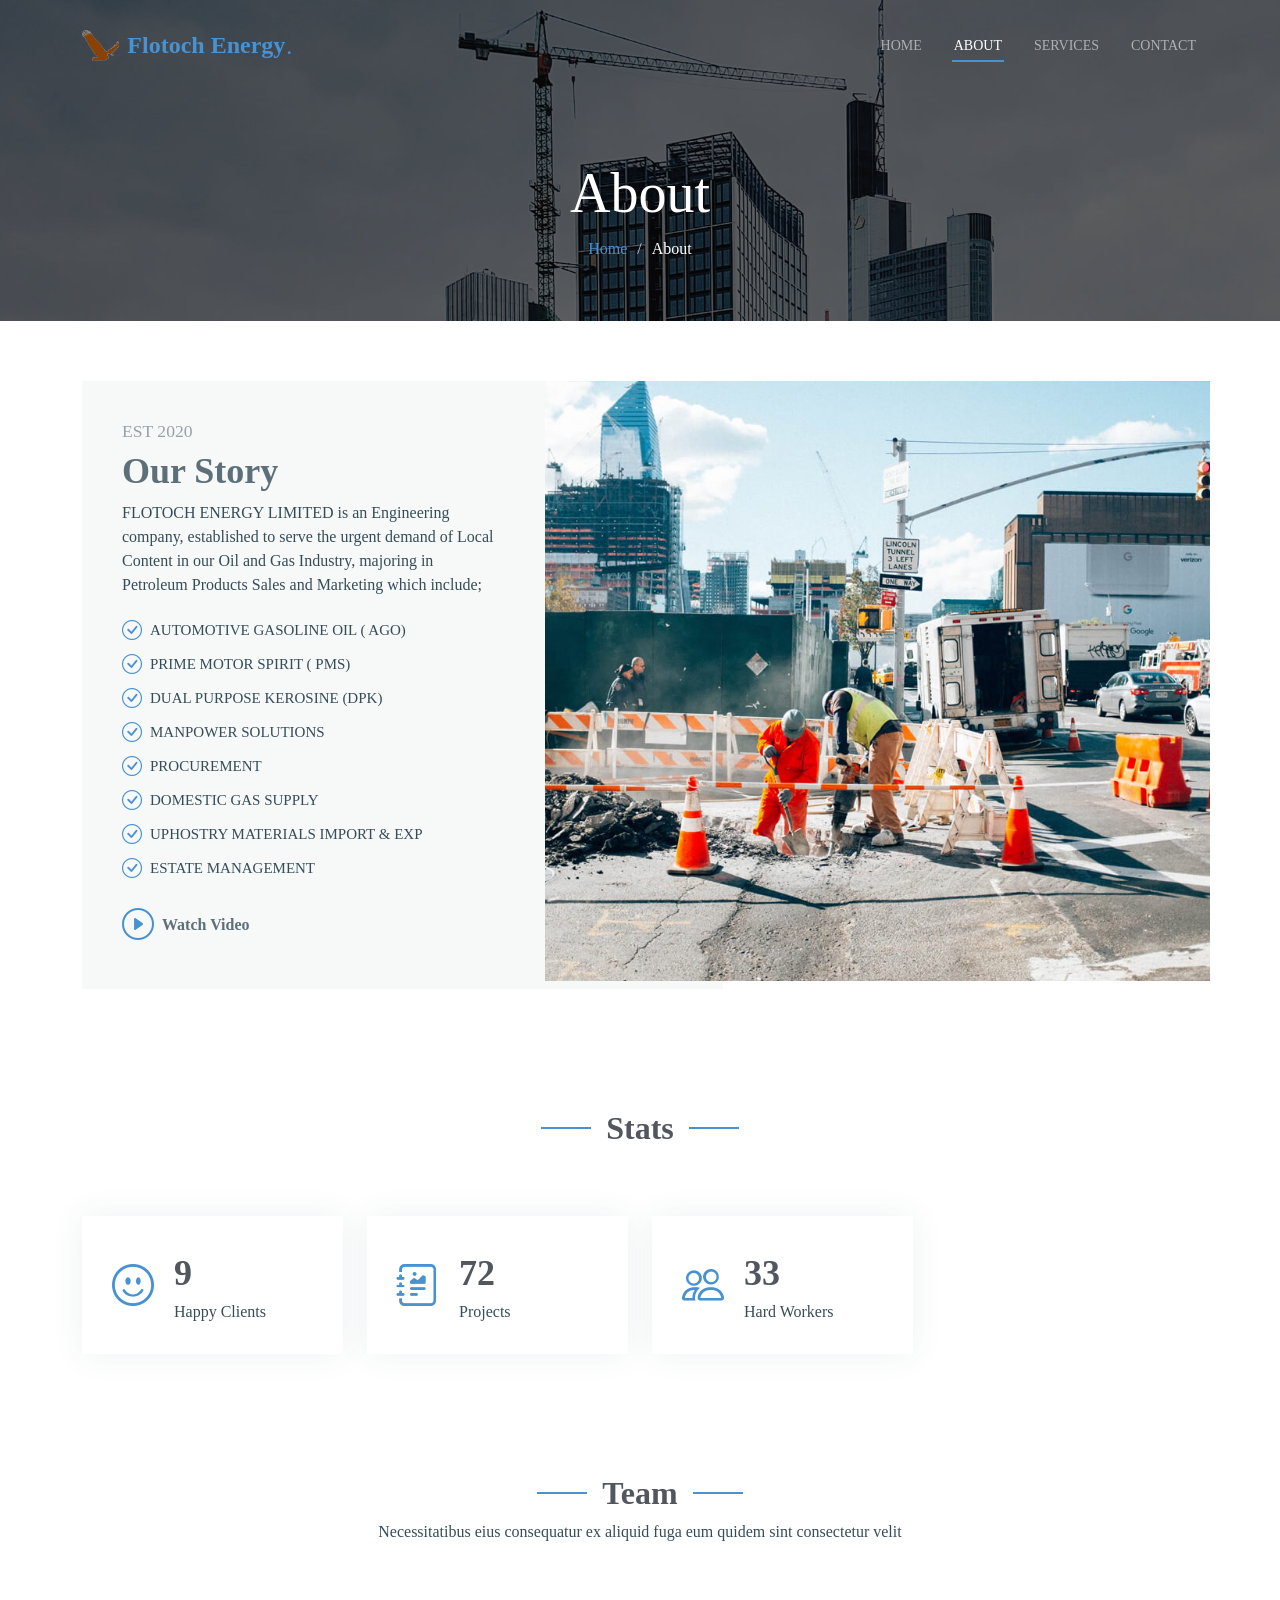
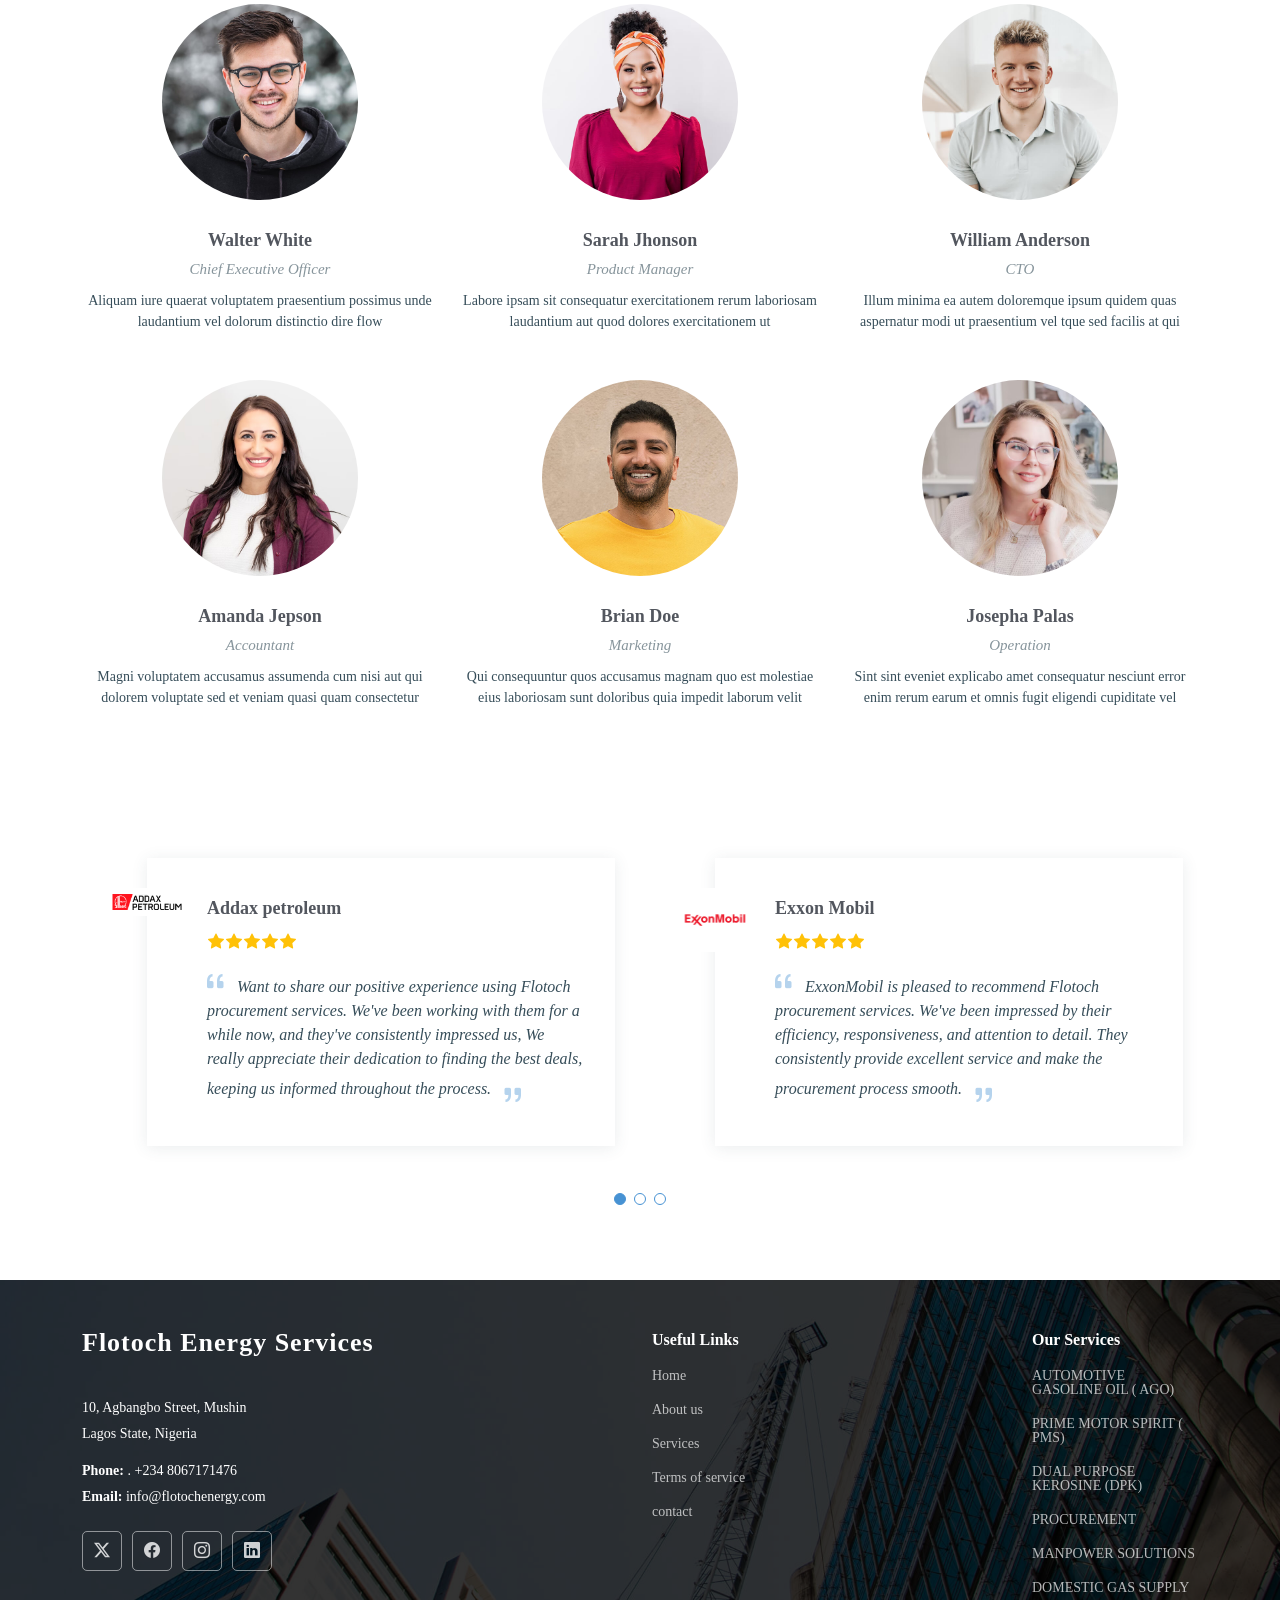
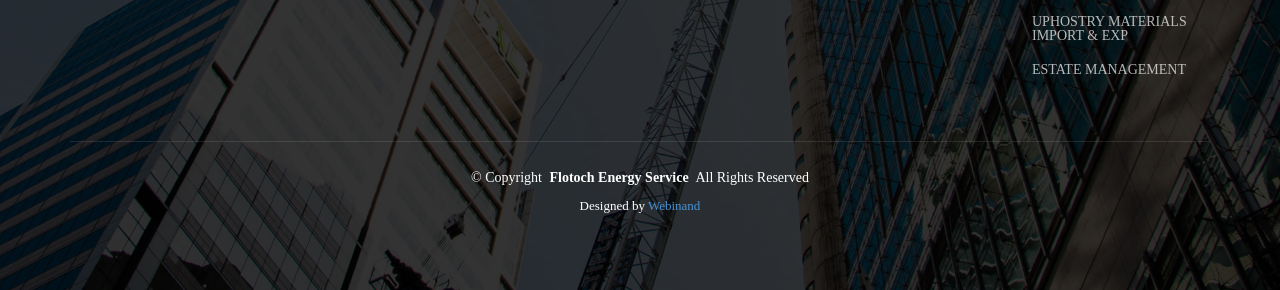
==== about.html @ fa271274 "Initial commit" ====
<!DOCTYPE html>
<html lang="en">
  <head>
    <meta charset="utf-8" />
    <meta content="width=device-width, initial-scale=1.0" name="viewport" />
    <title>FLOTOCH</title>
    <meta content="" name="description" />
    <meta content="" name="keywords" />

    <!-- Favicons -->
    <link href="assets/img/flotoch_logo-removebg-preview.png" rel="icon" />
    <link
      href="assets/img/flotoch_logo-removebg-preview.png"
      rel="apple-touch-icon"
    />

    <!-- Fonts -->
    <link href="https://fonts.googleapis.com" rel="preconnect" />
    <link href="https://fonts.gstatic.com" rel="preconnect" crossorigin />
    <link
      href="https://fonts.googleapis.com/css2?family=Roboto:ital,wght@0,100;0,300;0,400;0,500;0,700;0,900;1,100;1,300;1,400;1,500;1,700;1,900&family=Open+Sans:ital,wght@0,300;0,400;0,500;0,600;0,700;0,800;1,300;1,400;1,500;1,600;1,700;1,800&family=Poppins:ital,wght@0,100;0,200;0,300;0,400;0,500;0,600;0,700;0,800;0,900;1,100;1,200;1,300;1,400;1,500;1,600;1,700;1,800;1,900&display=swap"
      rel="stylesheet"
    />

    <!-- Vendor CSS Files -->
    <link
      href="assets/vendor/bootstrap/css/bootstrap.min.css"
      rel="stylesheet"
    />
    <link
      href="assets/vendor/bootstrap-icons/bootstrap-icons.css"
      rel="stylesheet"
    />
    <link href="assets/vendor/aos/aos.css" rel="stylesheet" />
    <link
      href="assets/vendor/fontawesome-free/css/all.min.css"
      rel="stylesheet"
    />
    <link
      href="assets/vendor/glightbox/css/glightbox.min.css"
      rel="stylesheet"
    />
    <link href="assets/vendor/swiper/swiper-bundle.min.css" rel="stylesheet" />

    <!-- Main CSS File -->
    <link href="assets/css/main.css" rel="stylesheet" />
  </head>

  <body class="index-page">
    <header id="header" class="header d-flex align-items-center fixed-top">
      <div
        class="container-fluid container-xl position-relative d-flex align-items-center justify-content-between"
      >
        <a href="index.html" class="logo d-flex align-items-center">
          <img src="assets/img/flotoch_logo-removebg-preview.png" alt="" />
          <h1 class="sitename">Flotoch Energy</h1>
          <span>.</span>
        </a>

        <nav id="navmenu" class="navmenu">
          <ul>
            <li><a href="index.html">Home</a></li>
            <li><a href="about.html" class="active">About</a></li>
            <li><a href="services.html">Services</a></li>
            <!-- <li><a href="projects.html">Projects</a></li> -->

            <li><a href="contact.html">Contact</a></li>
          </ul>
          <i class="mobile-nav-toggle d-xl-none bi bi-list"></i>
        </nav>
      </div>
    </header>

    <main class="main">
      <!-- Page Title -->
      <div
        class="page-title"
        style="background-image: url(assets/img/page-title-bg.jpg)"
      >
        <div class="container position-relative">
          <h1>About</h1>
          <nav class="breadcrumbs">
            <ol>
              <li><a href="index.html">Home</a></li>
              <li class="current">About</li>
            </ol>
          </nav>
        </div>
      </div>
      <!-- End Page Title -->

      <!-- About Section -->
      <section id="about" class="about section">
        <div class="container">
          <div class="row position-relative">
            <div
              class="col-lg-7 about-img"
              data-aos="zoom-out"
              data-aos-delay="200"
            >
              <img src="assets/img/about.jpg" />
            </div>

            <div class="col-lg-7" data-aos="fade-up" data-aos-delay="100">
              <div class="our-story">
                <h4>Est 2020</h4>
                <h3>Our Story</h3>
                <p>
                  FLOTOCH ENERGY LIMITED is an Engineering company, established
                  to serve the urgent demand of Local Content in our Oil and Gas
                  Industry, majoring in Petroleum Products Sales and Marketing
                  which include;
                </p>
                <ul>
                  <li>
                    <i class="bi bi-check-circle"></i>
                    <span>AUTOMOTIVE GASOLINE OIL ( AGO)</span>
                  </li>
                  <li>
                    <i class="bi bi-check-circle"></i>
                    <span>PRIME MOTOR SPIRIT ( PMS)</span>
                  </li>
                  <li>
                    <i class="bi bi-check-circle"></i>
                    <span>DUAL PURPOSE KEROSINE (DPK)</span>
                  </li>
                  <li>
                    <i class="bi bi-check-circle"></i>
                    <span>MANPOWER SOLUTIONS</span>
                  </li>
                  <li>
                    <i class="bi bi-check-circle"></i>
                    <span>PROCUREMENT</span>
                  </li>
                  <li>
                    <i class="bi bi-check-circle"></i>
                    <span>DOMESTIC GAS SUPPLY</span>
                  </li>
                  <li>
                    <i class="bi bi-check-circle"></i>
                    <span>UPHOSTRY MATERIALS IMPORT & EXP</span>
                  </li>
                  <li>
                    <i class="bi bi-check-circle"></i>
                    <span>ESTATE MANAGEMENT </span>
                  </li>
                </ul>

                <div
                  class="watch-video d-flex align-items-center position-relative"
                >
                  <i class="bi bi-play-circle"></i>
                  <a href="" class="glightbox stretched-link">Watch Video</a>
                </div>
              </div>
            </div>
          </div>
        </div>
      </section>
      <!-- /About Section -->

      <!-- Stats Counter Section -->
      <section id="stats-counter" class="stats-counter section">
        <!-- Section Title -->
        <div class="container section-title" data-aos="fade-up">
          <h2>Stats</h2>
        </div>
        <!-- End Section Title -->

        <div class="container" data-aos="fade-up" data-aos-delay="100">
          <div class="row gy-4">
            <div class="col-lg-3 col-md-6">
              <div class="stats-item d-flex align-items-center w-100 h-100">
                <i class="bi bi-emoji-smile color-blue flex-shrink-0"></i>
                <div>
                  <span
                    data-purecounter-start="0"
                    data-purecounter-end="13"
                    data-purecounter-duration="1"
                    class="purecounter"
                  ></span>
                  <p>Happy Clients</p>
                </div>
              </div>
            </div>
            <!-- End Stats Item -->

            <div class="col-lg-3 col-md-6">
              <div class="stats-item d-flex align-items-center w-100 h-100">
                <i
                  class="bi bi-journal-richtext color-orange flex-shrink-0"
                ></i>
                <div>
                  <span
                    data-purecounter-start="0"
                    data-purecounter-end="98"
                    data-purecounter-duration="1"
                    class="purecounter"
                  ></span>
                  <p>Projects</p>
                </div>
              </div>
            </div>
            <!-- End Stats Item -->

            <!-- End Stats Item -->

            <div class="col-lg-3 col-md-6">
              <div class="stats-item d-flex align-items-center w-100 h-100">
                <i class="bi bi-people color-pink flex-shrink-0"></i>
                <div>
                  <span
                    data-purecounter-start="0"
                    data-purecounter-end="45"
                    data-purecounter-duration="1"
                    class="purecounter"
                  ></span>
                  <p>Hard Workers</p>
                </div>
              </div>
            </div>
            <!-- End Stats Item -->
          </div>
        </div>
      </section>
      <!-- /Stats Counter Section -->

      <!-- Team Section -->
      <section id="team" class="team section">
        <!-- Section Title -->
        <div class="container section-title" data-aos="fade-up">
          <h2>Team</h2>
          <p>
            Necessitatibus eius consequatur ex aliquid fuga eum quidem sint
            consectetur velit
          </p>
        </div>
        <!-- End Section Title -->

        <div class="container">
          <div class="row gy-5">
            <div
              class="col-lg-4 col-md-6 member"
              data-aos="fade-up"
              data-aos-delay="100"
            >
              <div class="member-img">
                <img
                  src="assets/img/team/team-1.jpg"
                  class="img-fluid"
                  alt=""
                />
                <div class="social">
                  <a href="#"><i class="bi bi-twitter-x"></i></a>
                  <a href="#"><i class="bi bi-facebook"></i></a>
                  <a href="#"><i class="bi bi-instagram"></i></a>
                  <a href="#"><i class="bi bi-linkedin"></i></a>
                </div>
              </div>
              <div class="member-info text-center">
                <h4>Walter White</h4>
                <span>Chief Executive Officer</span>
                <p>
                  Aliquam iure quaerat voluptatem praesentium possimus unde
                  laudantium vel dolorum distinctio dire flow
                </p>
              </div>
            </div>
            <!-- End Team Member -->

            <div
              class="col-lg-4 col-md-6 member"
              data-aos="fade-up"
              data-aos-delay="200"
            >
              <div class="member-img">
                <img
                  src="assets/img/team/team-2.jpg"
                  class="img-fluid"
                  alt=""
                />
                <div class="social">
                  <a href="#"><i class="bi bi-twitter-x"></i></a>
                  <a href="#"><i class="bi bi-facebook"></i></a>
                  <a href="#"><i class="bi bi-instagram"></i></a>
                  <a href="#"><i class="bi bi-linkedin"></i></a>
                </div>
              </div>
              <div class="member-info text-center">
                <h4>Sarah Jhonson</h4>
                <span>Product Manager</span>
                <p>
                  Labore ipsam sit consequatur exercitationem rerum laboriosam
                  laudantium aut quod dolores exercitationem ut
                </p>
              </div>
            </div>
            <!-- End Team Member -->

            <div
              class="col-lg-4 col-md-6 member"
              data-aos="fade-up"
              data-aos-delay="300"
            >
              <div class="member-img">
                <img
                  src="assets/img/team/team-3.jpg"
                  class="img-fluid"
                  alt=""
                />
                <div class="social">
                  <a href="#"><i class="bi bi-twitter-x"></i></a>
                  <a href="#"><i class="bi bi-facebook"></i></a>
                  <a href="#"><i class="bi bi-instagram"></i></a>
                  <a href="#"><i class="bi bi-linkedin"></i></a>
                </div>
              </div>
              <div class="member-info text-center">
                <h4>William Anderson</h4>
                <span>CTO</span>
                <p>
                  Illum minima ea autem doloremque ipsum quidem quas aspernatur
                  modi ut praesentium vel tque sed facilis at qui
                </p>
              </div>
            </div>
            <!-- End Team Member -->

            <div
              class="col-lg-4 col-md-6 member"
              data-aos="fade-up"
              data-aos-delay="400"
            >
              <div class="member-img">
                <img
                  src="assets/img/team/team-4.jpg"
                  class="img-fluid"
                  alt=""
                />
                <div class="social">
                  <a href="#"><i class="bi bi-twitter-x"></i></a>
                  <a href="#"><i class="bi bi-facebook"></i></a>
                  <a href="#"><i class="bi bi-instagram"></i></a>
                  <a href="#"><i class="bi bi-linkedin"></i></a>
                </div>
              </div>
              <div class="member-info text-center">
                <h4>Amanda Jepson</h4>
                <span>Accountant</span>
                <p>
                  Magni voluptatem accusamus assumenda cum nisi aut qui dolorem
                  voluptate sed et veniam quasi quam consectetur
                </p>
              </div>
            </div>
            <!-- End Team Member -->

            <div
              class="col-lg-4 col-md-6 member"
              data-aos="fade-up"
              data-aos-delay="500"
            >
              <div class="member-img">
                <img
                  src="assets/img/team/team-5.jpg"
                  class="img-fluid"
                  alt=""
                />
                <div class="social">
                  <a href="#"><i class="bi bi-twitter-x"></i></a>
                  <a href="#"><i class="bi bi-facebook"></i></a>
                  <a href="#"><i class="bi bi-instagram"></i></a>
                  <a href="#"><i class="bi bi-linkedin"></i></a>
                </div>
              </div>
              <div class="member-info text-center">
                <h4>Brian Doe</h4>
                <span>Marketing</span>
                <p>
                  Qui consequuntur quos accusamus magnam quo est molestiae eius
                  laboriosam sunt doloribus quia impedit laborum velit
                </p>
              </div>
            </div>
            <!-- End Team Member -->

            <div
              class="col-lg-4 col-md-6 member"
              data-aos="fade-up"
              data-aos-delay="600"
            >
              <div class="member-img">
                <img
                  src="assets/img/team/team-6.jpg"
                  class="img-fluid"
                  alt=""
                />
                <div class="social">
                  <a href="#"><i class="bi bi-twitter-x"></i></a>
                  <a href="#"><i class="bi bi-facebook"></i></a>
                  <a href="#"><i class="bi bi-instagram"></i></a>
                  <a href="#"><i class="bi bi-linkedin"></i></a>
                </div>
              </div>
              <div class="member-info text-center">
                <h4>Josepha Palas</h4>
                <span>Operation</span>
                <p>
                  Sint sint eveniet explicabo amet consequatur nesciunt error
                  enim rerum earum et omnis fugit eligendi cupiditate vel
                </p>
              </div>
            </div>
            <!-- End Team Member -->
          </div>
        </div>
      </section>
      <!-- /Team Section -->

      <!-- Testimonials Section -->
      <section id="testimonials" class="testimonials section">
        <div class="container" data-aos="fade-up" data-aos-delay="100">
          <div class="swiper init-swiper">
            <script type="application/json" class="swiper-config">
              {
                "loop": true,
                "speed": 600,
                "autoplay": {
                  "delay": 5000
                },
                "slidesPerView": "auto",
                "pagination": {
                  "el": ".swiper-pagination",
                  "type": "bullets",
                  "clickable": true
                },
                "breakpoints": {
                  "320": {
                    "slidesPerView": 1,
                    "spaceBetween": 40
                  },
                  "1200": {
                    "slidesPerView": 2,
                    "spaceBetween": 20
                  }
                }
              }
            </script>
            <div class="swiper-wrapper">
              <div class="swiper-slide">
                <div class="testimonial-wrap">
                  <div class="testimonial-item">
                    <img
                      src="assets/img/logo-addaxpetroleum.png"
                      class="testimonial-img"
                      alt=""
                    />
                    <h3>Addax petroleum</h3>

                    <div class="stars">
                      <i class="bi bi-star-fill"></i
                      ><i class="bi bi-star-fill"></i
                      ><i class="bi bi-star-fill"></i
                      ><i class="bi bi-star-fill"></i
                      ><i class="bi bi-star-fill"></i>
                    </div>
                    <p>
                      <i class="bi bi-quote quote-icon-left"></i>
                      <span
                        >Want to share our positive experience using Flotoch
                        procurement services. We've been working with them for a
                        while now, and they've consistently impressed us, We
                        really appreciate their dedication to finding the best
                        deals, keeping us informed throughout the process.</span
                      >
                      <i class="bi bi-quote quote-icon-right"></i>
                    </p>
                  </div>
                </div>
              </div>
              <!-- End testimonial item -->

              <div class="swiper-slide">
                <div class="testimonial-wrap">
                  <div class="testimonial-item">
                    <img
                      src="assets/img/Exxon-Mobil-Logo.jpg"
                      class="testimonial-img"
                      alt=""
                    />
                    <h3>Exxon Mobil</h3>
                    <h4></h4>
                    <div class="stars">
                      <i class="bi bi-star-fill"></i
                      ><i class="bi bi-star-fill"></i
                      ><i class="bi bi-star-fill"></i
                      ><i class="bi bi-star-fill"></i
                      ><i class="bi bi-star-fill"></i>
                    </div>
                    <p>
                      <i class="bi bi-quote quote-icon-left"></i>
                      <span>
                        ExxonMobil is pleased to recommend Flotoch procurement
                        services. We've been impressed by their efficiency,
                        responsiveness, and attention to detail. They
                        consistently provide excellent service and make the
                        procurement process smooth.</span
                      >
                      <i class="bi bi-quote quote-icon-right"></i>
                    </p>
                  </div>
                </div>
              </div>
              <!-- End testimonial item -->

              <div class="swiper-slide">
                <div class="testimonial-wrap">
                  <div class="testimonial-item">
                    <img
                      src="assets/img/totalenergy.jpg"
                      class="testimonial-img"
                      alt=""
                    />
                    <h3>Total</h3>

                    <div class="stars">
                      <i class="bi bi-star-fill"></i
                      ><i class="bi bi-star-fill"></i
                      ><i class="bi bi-star-fill"></i
                      ><i class="bi bi-star-fill"></i
                      ><i class="bi bi-star-fill"></i>
                    </div>
                    <p>
                      <i class="bi bi-quote quote-icon-left"></i>
                      <span
                        >Total is impressed with Flotoch maintenance services.
                        They found flotoch to be professional, responsive, and
                        delivering high-quality work. Overall, Total highly
                        recommends flotoch for maintenance services.</span
                      >
                      <i class="bi bi-quote quote-icon-right"></i>
                    </p>
                  </div>
                </div>
              </div>
              <!-- End testimonial item -->
            </div>
            <div class="swiper-pagination"></div>
          </div>
        </div>
      </section>
      <!-- /Testimonials Section -->
    </main>

    <footer id="footer" class="footer">
      <div class="container footer-top">
        <div class="row d-flex justify-content-between gy-4">
          <div class="col-lg-4 col-md-6 footer-about">
            <a href="index.html" class="logo d-flex align-items-center">
              <span class="sitename">Flotoch Energy Services</span>
            </a>
            <div class="footer-contact pt-3">
              <p>10, Agbangbo Street, Mushin</p>
              <p>Lagos State, Nigeria</p>
              <p class="mt-3">
                <strong>Phone:</strong> <span>. +234 8067171476</span>
              </p>
              <p><strong>Email:</strong> <span>info@flotochenergy.com</span></p>
            </div>
            <div class="social-links d-flex mt-4">
              <a href=""><i class="bi bi-twitter-x"></i></a>
              <a href=""><i class="bi bi-facebook"></i></a>
              <a href=""><i class="bi bi-instagram"></i></a>
              <a href=""><i class="bi bi-linkedin"></i></a>
            </div>
          </div>

          <div class="col-lg-2 col-md-3 footer-links">
            <h4>Useful Links</h4>
            <ul>
              <li><a href="#">Home</a></li>
              <li><a href="/about.html">About us</a></li>
              <li><a href="/services.html">Services</a></li>
              <li><a href="#">Terms of service</a></li>
              <li><a href="/contact.html">contact</a></li>
            </ul>
          </div>

          <div class="col-lg-2 col-md-3 footer-links">
            <h4>Our Services</h4>
            <ul>
              <li><a href="#">AUTOMOTIVE GASOLINE OIL ( AGO)</a></li>
              <li><a href="#">PRIME MOTOR SPIRIT ( PMS)</a></li>
              <li><a href="#">DUAL PURPOSE KEROSINE (DPK)</a></li>
              <li><a href="#">PROCUREMENT</a></li>
              <li><a href="#">MANPOWER SOLUTIONS</a></li>
              <li><a href="#">DOMESTIC GAS SUPPLY</a></li>
              <li><a href="#">UPHOSTRY MATERIALS IMPORT & EXP</a></li>
              <li><a href="#">ESTATE MANAGEMENT</a></li>
            </ul>
          </div>
        </div>
      </div>

      <div class="container copyright text-center mt-4">
        <p>
          © <span>Copyright</span>
          <strong class="px-1 sitename">Flotoch Energy Service</strong>
          <span>All Rights Reserved</span>
        </p>
        <div class="credits">
          <!-- All the links in the footer should remain intact. -->
          <!-- You can delete the links only if you've purchased the pro version. -->
          <!-- Licensing information: https://bootstrapmade.com/license/ -->
          <!-- Purchase the pro version with working PHP/AJAX contact form: [buy-url] -->
          Designed by <a href="https://ferdinandogar.netlify.app">Webinand</a>
        </div>
      </div>
    </footer>

    <!-- Scroll Top -->
    <a
      href="#"
      id="scroll-top"
      class="scroll-top d-flex align-items-center justify-content-center"
      ><i class="bi bi-arrow-up-short"></i
    ></a>

    <!-- Preloader -->
    <div id="preloader"></div>

    <!-- Vendor JS Files -->
    <script src="assets/vendor/bootstrap/js/bootstrap.bundle.min.js"></script>
    <!-- <script src="assets/vendor/php-email-form/validate.js"></script> -->
    <script src="assets/vendor/aos/aos.js"></script>
    <script src="assets/vendor/glightbox/js/glightbox.min.js"></script>
    <script src="assets/vendor/imagesloaded/imagesloaded.pkgd.min.js"></script>
    <script src="assets/vendor/isotope-layout/isotope.pkgd.min.js"></script>
    <script src="assets/vendor/swiper/swiper-bundle.min.js"></script>
    <script src="assets/vendor/purecounter/purecounter_vanilla.js"></script>

    <!-- Main JS File -->
    <script src="assets/js/main.js"></script>
  </body>
</html>
---- assets/css/main.css ----
/**

:root {
  --default-font: "Open Sans",  system-ui, -apple-system, "Segoe UI", Roboto, "Helvetica Neue", Arial, "Noto Sans", "Liberation Sans", sans-serif, "Apple Color Emoji", "Segoe UI Emoji", "Segoe UI Symbol", "Noto Color Emoji";
  --heading-font: "Roboto",  sans-serif;
  --nav-font: "Poppins",  sans-serif;
}

/* Global Colors - The following color variables are used throughout the website. Updating them here will change the color scheme of the entire website */
:root {
  --background-color: #ffffff; /* Background color for the entire website, including individual sections */
  --default-color: #364d59; /* Default color used for the majority of the text content across the entire website */
  --heading-color: #52565e; /* Color for headings, subheadings and title throughout the website */
  --accent-color: #4792d3; /* Accent color that represents your brand on the website. It's used for buttons, links, and other elements that need to stand out */
  --contrast-color: #ffffff; /* The contrast color is used for elements when the background color is one of the heading, accent, or default colors. Its purpose is to ensure proper contrast and readability when placed over these more dominant colors */
}

/* Nav Menu Colors - The following color variables are used specifically for the navigation menu. They are separate from the global colors to allow for more customization options */
:root {
  --nav-color: rgba(
    255,
    255,
    255,
    0.55
  ); /* The default color of the main navmenu links */
  --nav-hover-color: #ffffff; /* Applied to main navmenu links when they are hovered over or active */
  --nav-dropdown-background-color: #ffffff; /* Used as the background color for dropdown items that appear when hovering over primary navigation items */
  --nav-dropdown-color: #212529; /* Used for navigation links of the dropdown items in the navigation menu. */
  --nav-dropdown-hover-color: #4792d3; /* Similar to --nav-hover-color, this color is applied to dropdown navigation links when they are hovered over. */
}

/* Smooth scroll */
:root {
  scroll-behavior: smooth;
}

/*--------------------------------------------------------------
# General
--------------------------------------------------------------*/
body {
  color: var(--default-color);
  background-color: var(--background-color);
  font-family: var(--default-font);
}

a {
  color: var(--accent-color);
  text-decoration: none;
  transition: 0.3s;
}

a:hover {
  color: color-mix(in srgb, var(--accent-color), transparent 25%);
  text-decoration: none;
}

h1,
h2,
h3,
h4,
h5,
h6 {
  color: var(--heading-color);
  font-family: var(--heading-font);
}

/*--------------------------------------------------------------
# Global Header
--------------------------------------------------------------*/
.header {
  --background-color: rgba(255, 255, 255, 0);
  --default-color: #ffffff;
  --heading-color: #ffffff;
  color: var(--default-color);
  background-color: var(--background-color);
  padding: 20px 0;
  transition: all 0.5s;
  z-index: 997;
}

.header .logo img {
  max-height: 32px;
  margin-right: 8px;
}

.header .logo h1 {
  font-size: 24px;
  margin: 0;
  font-weight: 700;
  color: var(--accent-color);
}

.header .logo span {
  font-size: 24px;
  padding-left: 1px;
  font-family: var(--heading-font);
  color: var(--color-primary);
}

.scrolled .header {
  box-shadow: 0px 0 18px rgba(0, 0, 0, 0.1);
}

/* Global Header on Scroll
------------------------------*/
.scrolled .header {
  --background-color: rgba(255, 255, 255, 0.95);
  --heading-color: #3c3c3c;
  --nav-color: #3c3c3c;
  --nav-hover-color: #3c3c3c;
}

/*--------------------------------------------------------------
# Navigation Menu
--------------------------------------------------------------*/
/* Desktop Navigation */
@media (min-width: 1200px) {
  .navmenu {
    padding: 0;
  }

  .navmenu ul {
    margin: 0;
    padding: 0;
    display: flex;
    list-style: none;
    align-items: center;
  }

  .navmenu li {
    position: relative;
  }

  .navmenu > ul > li {
    white-space: nowrap;
    padding: 15px 14px;
  }

  .navmenu > ul > li:last-child {
    padding-right: 0;
  }

  .navmenu a,
  .navmenu a:focus {
    color: var(--nav-color);
    font-size: 14px;
    padding: 0 2px;
    font-family: var(--nav-font);
    font-weight: 500;
    display: flex;
    align-items: center;
    justify-content: space-between;
    white-space: nowrap;
    transition: 0.3s;
    position: relative;
    text-transform: uppercase;
  }

  .navmenu a i,
  .navmenu a:focus i {
    font-size: 12px;
    line-height: 0;
    margin-left: 5px;
    transition: 0.3s;
  }

  .navmenu > ul > li > a:before {
    content: "";
    position: absolute;
    height: 2px;
    bottom: -6px;
    left: 0;
    background-color: var(--accent-color);
    visibility: hidden;
    width: 0px;
    transition: all 0.3s ease-in-out 0s;
  }

  .navmenu a:hover:before,
  .navmenu li:hover > a:before,
  .navmenu .active:before {
    visibility: visible;
    width: 100%;
  }

  .navmenu li:hover > a,
  .navmenu .active,
  .navmenu .active:focus {
    color: var(--nav-hover-color);
  }

  .navmenu .dropdown ul {
    margin: 0;
    padding: 10px 0;
    background: var(--nav-dropdown-background-color);
    display: block;
    position: absolute;
    visibility: hidden;
    left: 14px;
    top: 130%;
    opacity: 0;
    transition: 0.3s;
    border-radius: 4px;
    z-index: 99;
    box-shadow: 0px 0px 30px rgba(0, 0, 0, 0.1);
  }

  .navmenu .dropdown ul li {
    min-width: 200px;
  }

  .navmenu .dropdown ul a {
    padding: 10px 20px;
    font-size: 15px;
    text-transform: none;
    font-weight: 400;
    color: var(--nav-dropdown-color);
  }

  .navmenu .dropdown ul a i {
    font-size: 12px;
  }

  .navmenu .dropdown ul a:hover,
  .navmenu .dropdown ul .active:hover,
  .navmenu .dropdown ul li:hover > a {
    color: var(--nav-dropdown-hover-color);
  }

  .navmenu .dropdown:hover > ul {
    opacity: 1;
    top: 100%;
    visibility: visible;
  }

  .navmenu .dropdown .dropdown ul {
    top: 0;
    left: -90%;
    visibility: hidden;
  }

  .navmenu .dropdown .dropdown:hover > ul {
    opacity: 1;
    top: 0;
    left: -100%;
    visibility: visible;
  }
}

/* Mobile Navigation */
@media (max-width: 1199px) {
  .mobile-nav-toggle {
    color: var(--nav-color);
    font-size: 28px;
    line-height: 0;
    margin-right: 10px;
    cursor: pointer;
    transition: color 0.3s;
  }

  .navmenu {
    padding: 0;
    z-index: 9997;
  }

  .navmenu ul {
    display: none;
    position: absolute;
    inset: 60px 20px 20px 20px;
    padding: 10px 0;
    margin: 0;
    border-radius: 6px;
    background-color: var(--nav-dropdown-background-color);
    border: 1px solid color-mix(in srgb, var(--default-color), transparent 90%);
    box-shadow: none;
    overflow-y: auto;
    transition: 0.3s;
    z-index: 9998;
  }

  .navmenu a,
  .navmenu a:focus {
    color: var(--nav-dropdown-color);
    padding: 10px 20px;
    font-family: var(--nav-font);
    font-size: 17px;
    font-weight: 500;
    display: flex;
    align-items: center;
    justify-content: space-between;
    white-space: nowrap;
    transition: 0.3s;
  }

  .navmenu a i,
  .navmenu a:focus i {
    font-size: 12px;
    line-height: 0;
    margin-left: 5px;
    width: 30px;
    height: 30px;
    display: flex;
    align-items: center;
    justify-content: center;
    border-radius: 50%;
    transition: 0.3s;
    background-color: color-mix(in srgb, var(--accent-color), transparent 90%);
  }

  .navmenu a i:hover,
  .navmenu a:focus i:hover {
    background-color: var(--accent-color);
    color: var(--contrast-color);
  }

  .navmenu a:hover,
  .navmenu .active,
  .navmenu .active:focus {
    color: var(--nav-dropdown-hover-color);
  }

  .navmenu .active i,
  .navmenu .active:focus i {
    background-color: var(--accent-color);
    color: var(--contrast-color);
    transform: rotate(180deg);
  }

  .navmenu .dropdown ul {
    position: static;
    display: none;
    z-index: 99;
    padding: 10px 0;
    margin: 10px 20px;
    background-color: var(--nav-dropdown-background-color);
    transition: all 0.5s ease-in-out;
  }

  .navmenu .dropdown ul ul {
    background-color: rgba(33, 37, 41, 0.1);
  }

  .navmenu .dropdown > .dropdown-active {
    display: block;
    background-color: rgba(33, 37, 41, 0.03);
  }

  .mobile-nav-active {
    overflow: hidden;
  }

  .mobile-nav-active .mobile-nav-toggle {
    color: #fff;
    position: absolute;
    font-size: 32px;
    top: 15px;
    right: 15px;
    margin-right: 0;
    z-index: 9999;
  }

  .mobile-nav-active .navmenu {
    position: fixed;
    overflow: hidden;
    inset: 0;
    background: rgba(33, 37, 41, 0.8);
    transition: 0.3s;
  }

  .mobile-nav-active .navmenu > ul {
    display: block;
  }
}

/*--------------------------------------------------------------
# Global Footer
--------------------------------------------------------------*/
.footer {
  --background-color: #000000;
  --heading-color: var(--contrast-color);
  --default-color: var(--contrast-color);
  color: var(--default-color);
  background-color: var(--background-color);
  background: url("../img/footer-bg.jpg") top center no-repeat;
  background-size: cover;
  font-size: 14px;
  padding-bottom: 50px;
  position: relative;
}

.footer .container {
  position: relative;
}

.footer:before {
  content: "";
  background: color-mix(in srgb, var(--background-color), transparent 20%);
  position: absolute;
  inset: 0;
}

.footer .footer-top {
  padding-top: 50px;
}

.footer .footer-about .logo {
  line-height: 1;
  margin-bottom: 25px;
}

.footer .footer-about .logo img {
  max-height: 40px;
  margin-right: 6px;
}

.footer .footer-about .logo span {
  color: var(--heading-color);
  font-family: var(--heading-font);
  font-size: 26px;
  font-weight: 700;
  letter-spacing: 1px;
}

.footer .footer-about p {
  font-size: 14px;
  font-family: var(--heading-font);
}

.footer .social-links a {
  display: flex;
  align-items: center;
  justify-content: center;
  width: 40px;
  height: 40px;
  border-radius: 5px;
  border: 1px solid color-mix(in srgb, var(--default-color), transparent 50%);
  font-size: 16px;
  color: color-mix(in srgb, var(--default-color), transparent 20%);
  margin-right: 10px;
  transition: 0.3s;
}

.footer .social-links a:hover {
  color: var(--accent-color);
  border-color: var(--accent-color);
}

.footer h4 {
  font-size: 16px;
  font-weight: bold;
  position: relative;
  padding-bottom: 12px;
}

.footer .footer-links {
  margin-bottom: 30px;
}

.footer .footer-links ul {
  list-style: none;
  padding: 0;
  margin: 0;
}

.footer .footer-links ul i {
  padding-right: 2px;
  font-size: 12px;
  line-height: 0;
}

.footer .footer-links ul li {
  padding: 10px 0;
  display: flex;
  align-items: center;
}

.footer .footer-links ul li:first-child {
  padding-top: 0;
}

.footer .footer-links ul a {
  color: color-mix(in srgb, var(--default-color), transparent 30%);
  display: inline-block;
  line-height: 1;
}

.footer .footer-links ul a:hover {
  color: var(--accent-color);
}

.footer .footer-contact p {
  margin-bottom: 5px;
}

.footer .copyright {
  padding-top: 25px;
  padding-bottom: 25px;
  border-top: 1px solid
    color-mix(in srgb, var(--default-color), transparent 90%);
}

.footer .copyright p {
  margin-bottom: 0;
}

.footer .credits {
  margin-top: 8px;
  font-size: 13px;
}

/*--------------------------------------------------------------
# Preloader
--------------------------------------------------------------*/
#preloader {
  position: fixed;
  inset: 0;
  z-index: 999999;
  overflow: hidden;
  background: var(--background-color);
  transition: all 0.6s ease-out;
}

#preloader:before {
  content: "";
  position: fixed;
  top: calc(50% - 30px);
  left: calc(50% - 30px);
  border: 6px solid #ffffff;
  border-color: var(--accent-color) transparent var(--accent-color) transparent;
  border-radius: 50%;
  width: 60px;
  height: 60px;
  animation: animate-preloader 1.5s linear infinite;
}

@keyframes animate-preloader {
  0% {
    transform: rotate(0deg);
  }

  100% {
    transform: rotate(360deg);
  }
}

/*--------------------------------------------------------------
# Scroll Top Button
--------------------------------------------------------------*/
.scroll-top {
  position: fixed;
  visibility: hidden;
  opacity: 0;
  right: 15px;
  bottom: 15px;
  z-index: 99999;
  background-color: var(--accent-color);
  width: 40px;
  height: 40px;
  border-radius: 4px;
  transition: all 0.4s;
}

.scroll-top i {
  font-size: 24px;
  color: var(--default-color);
  line-height: 0;
}

.scroll-top:hover {
  background-color: color-mix(in srgb, var(--accent-color), transparent 20%);
  color: var(--contrast-color);
}

.scroll-top.active {
  visibility: visible;
  opacity: 1;
}

/*--------------------------------------------------------------
# Disable aos animation delay on mobile devices
--------------------------------------------------------------*/
@media screen and (max-width: 768px) {
  [data-aos-delay] {
    transition-delay: 0 !important;
  }
}

/*--------------------------------------------------------------
# Global Page Titles & Breadcrumbs
--------------------------------------------------------------*/
.page-title {
  --background-color: #000000;
  --heading-color: var(--contrast-color);
  --default-color: var(--contrast-color);
  color: var(--default-color);
  background-color: var(--background-color);
  background-size: cover;
  background-position: center;
  background-repeat: no-repeat;
  padding: 160px 0 60px 0;
  text-align: center;
  position: relative;
}

.page-title:before {
  content: "";
  background-color: color-mix(
    in srgb,
    var(--background-color),
    transparent 40%
  );
  position: absolute;
  inset: 0;
}

.page-title h1 {
  font-size: 56px;
  font-weight: 500;
  margin-bottom: 10px;
}

.page-title .breadcrumbs ol {
  display: flex;
  flex-wrap: wrap;
  list-style: none;
  justify-content: center;
  padding: 0;
  margin: 0;
  font-size: 16px;
  font-weight: 500;
}

.page-title .breadcrumbs ol li + li {
  padding-left: 10px;
}

.page-title .breadcrumbs ol li + li::before {
  content: "/";
  display: inline-block;
  padding-right: 10px;
  color: color-mix(in srgb, var(--default-color), transparent 20%);
}

/*--------------------------------------------------------------
# Global Sections
--------------------------------------------------------------*/
section,
.section {
  color: var(--default-color);
  background-color: var(--background-color);
  padding: 60px 0;
  scroll-margin-top: 92px;
  overflow: clip;
}

@media (max-width: 1199px) {
  section,
  .section {
    scroll-margin-top: 76px;
  }
}

/*--------------------------------------------------------------
# Global Section Titles
--------------------------------------------------------------*/
.section-title {
  text-align: center;
  padding-bottom: 60px;
  position: relative;
}

.section-title h2 {
  font-size: 32px;
  font-weight: 700;
  position: relative;
}

.section-title h2:before,
.section-title h2:after {
  content: "";
  width: 50px;
  height: 2px;
  background: var(--accent-color);
  display: inline-block;
}

.section-title h2:before {
  margin: 0 15px 10px 0;
}

.section-title h2:after {
  margin: 0 0 10px 15px;
}

.section-title p {
  margin-bottom: 0;
}

/*--------------------------------------------------------------
# Hero Section
--------------------------------------------------------------*/
.hero {
  --default-color: #ffffff;
  --background-color: #000000;
  --heading-color: #ffffff;
  width: 100%;
  min-height: 100vh;
  position: relative;
  padding: 0;
  display: flex;
  align-items: center;
  justify-content: center;
  overflow: hidden;
}

.hero .info {
  position: relative;
  inset: 0;
  z-index: 3;
  padding: 140px 0 60px 0;
}

@media (max-width: 768px), (max-height: 480px) {
  .hero .info {
    padding: 100px 50px 60px 50px;
  }
}

.hero .info h2 {
  margin-bottom: 30px;
  padding-bottom: 30px;
  font-size: 56px;
  font-weight: 700;
  position: relative;
}

.hero .info h2:after {
  content: "";
  position: absolute;
  display: block;
  width: 80px;
  height: 4px;
  background: var(--accent-color);
  left: 0;
  right: 0;
  bottom: 0;
  margin: auto;
}

@media (max-width: 768px) {
  .hero .info h2 {
    font-size: 36px;
  }
}

.hero .info p {
  color: color-mix(in srgb, var(--default-color), transparent 20%);
  font-size: 18px;
}

.hero .info .btn-get-started {
  color: var(--contrast-color);
  font-family: var(--heading-font);
  font-weight: 500;
  font-size: 16px;
  letter-spacing: 1px;
  display: inline-block;
  padding: 12px 40px;
  border-radius: 50px;
  transition: 0.5s;
  margin: 10px;
  border: 2px solid var(--accent-color);
}

.hero .info .btn-get-started:hover {
  background: var(--accent-color);
}

.hero .carousel {
  inset: 0;
  position: absolute;
  overflow: hidden;
}

.hero .carousel-item {
  position: absolute;
  inset: 0;
  background-size: cover;
  background-position: center;
  background-repeat: no-repeat;
  overflow: hidden;
  transition-duration: 0.4s;
}

.hero .carousel-item img {
  position: absolute;
  inset: 0;
  display: block;
  width: 100%;
  height: 100%;
  object-fit: cover;
  z-index: 1;
}

.hero .carousel-item::before {
  content: "";
  background-color: color-mix(
    in srgb,
    var(--background-color),
    transparent 30%
  );
  position: absolute;
  inset: 0;
  z-index: 2;
}

.hero .carousel-control-prev {
  justify-content: start;
}

@media (min-width: 640px) {
  .hero .carousel-control-prev {
    padding-left: 15px;
  }
}

.hero .carousel-control-next {
  justify-content: end;
}

@media (min-width: 640px) {
  .hero .carousel-control-next {
    padding-right: 15px;
  }
}

.hero .carousel-control-next-icon,
.hero .carousel-control-prev-icon {
  background: none;
  font-size: 26px;
  line-height: 0;
  background: color-mix(in srgb, var(--default-color), transparent 80%);
  color: color-mix(in srgb, var(--default-color), transparent 40%);
  border-radius: 50px;
  width: 54px;
  height: 54px;
  display: flex;
  align-items: center;
  justify-content: center;
}

.hero .carousel-control-prev,
.hero .carousel-control-next {
  z-index: 3;
  transition: 0.3s;
}

.hero .carousel-control-prev:focus,
.hero .carousel-control-next:focus {
  opacity: 0.5;
}

.hero .carousel-control-prev:hover,
.hero .carousel-control-next:hover {
  opacity: 0.9;
}

/*--------------------------------------------------------------
# Get Started Section
--------------------------------------------------------------*/
.get-started .content {
  padding: 30px 0;
}

.get-started .content h3 {
  font-size: 36px;
  font-weight: 600;
  margin-bottom: 25px;
  padding-bottom: 25px;
  position: relative;
}

.get-started .content h3:after {
  content: "";
  position: absolute;
  display: block;
  width: 60px;
  height: 4px;
  background: var(--accent-color);
  left: 0;
  bottom: 0;
}

.get-started .content p {
  font-size: 14px;
}

.get-started .php-email-form {
  background: color-mix(in srgb, var(--default-color), transparent 97%);
  padding: 30px;
  height: 100%;
}

@media (max-width: 575px) {
  .get-started .php-email-form {
    padding: 20px;
  }
}

.get-started .php-email-form h3 {
  font-size: 14px;
  font-weight: 700;
  text-transform: uppercase;
  letter-spacing: 1px;
}

.get-started .php-email-form p {
  font-size: 14px;
  margin-bottom: 20px;
}

.get-started .php-email-form .error-message {
  display: none;
  background: #df1529;
  color: #ffffff;
  text-align: left;
  padding: 15px;
  margin-bottom: 24px;
  font-weight: 600;
}

.get-started .php-email-form .sent-message {
  display: none;
  color: #ffffff;
  background: #059652;
  text-align: center;
  padding: 15px;
  margin-bottom: 24px;
  font-weight: 600;
}

.get-started .php-email-form .loading {
  display: none;
  background: var(--background-color);
  text-align: center;
  padding: 15px;
  margin-bottom: 24px;
}

.get-started .php-email-form .loading:before {
  content: "";
  display: inline-block;
  border-radius: 50%;
  width: 24px;
  height: 24px;
  margin: 0 10px -6px 0;
  border: 3px solid var(--accent-color);
  border-top-color: var(--background-color);
  animation: animate-loading 1s linear infinite;
}

.get-started .php-email-form input[type="text"],
.get-started .php-email-form input[type="email"],
.get-started .php-email-form textarea {
  font-size: 14px;
  padding: 10px 15px;
  box-shadow: none;
  border-radius: 0;
  color: var(--default-color);
  background-color: color-mix(
    in srgb,
    var(--background-color),
    transparent 20%
  );
  border-color: color-mix(in srgb, var(--default-color), transparent 80%);
}

.get-started .php-email-form input[type="text"]:focus,
.get-started .php-email-form input[type="email"]:focus,
.get-started .php-email-form textarea:focus {
  border-color: var(--accent-color);
}

.get-started .php-email-form input[type="text"]::placeholder,
.get-started .php-email-form input[type="email"]::placeholder,
.get-started .php-email-form textarea::placeholder {
  color: color-mix(in srgb, var(--default-color), transparent 70%);
}

.get-started .php-email-form button[type="submit"] {
  color: var(--contrast-color);
  background: var(--accent-color);
  border: 0;
  padding: 10px 30px;
  transition: 0.4s;
  border-radius: 4px;
}

.get-started .php-email-form button[type="submit"]:hover {
  background: color-mix(in srgb, var(--accent-color), transparent 20%);
}

@keyframes animate-loading {
  0% {
    transform: rotate(0deg);
  }

  100% {
    transform: rotate(360deg);
  }
}

/*--------------------------------------------------------------
# Constructions Section
--------------------------------------------------------------*/
.constructions .card-item {
  border: 1px solid color-mix(in srgb, var(--default-color), transparent 85%);
  position: relative;
  border-radius: 0;
}

.constructions .card-item .card-bg {
  min-height: 300px;
  position: relative;
}

.constructions .card-item .card-bg img {
  position: absolute;
  inset: 0;
  display: block;
  width: 100%;
  height: 100%;
  object-fit: cover;
  object-position: center;
  z-index: 1;
}

.constructions .card-item .card-body {
  padding: 30px;
}

.constructions .card-item h4 {
  font-weight: 700;
  font-size: 20px;
  margin-bottom: 15px;
}

.constructions .card-item p {
  color: color-mix(in srgb, var(--default-color), transparent 40%);
  margin: 0;
}

/*--------------------------------------------------------------
# Services Section
--------------------------------------------------------------*/
.services {
  background-color: color-mix(in srgb, var(--default-color), transparent 95%);
}

.services .service-item {
  padding: 40px;
  box-shadow: 0px 0 30px
    color-mix(in srgb, var(--default-color), transparent 90%);
  background-color: var(--contrast-color);
  height: 100%;
}

.services .service-item .icon {
  width: 48px;
  height: 48px;
  position: relative;
  margin-bottom: 50px;
}

.services .service-item .icon i {
  color: var(--heading-color);
  font-size: 56px;
  transition: ease-in-out 0.3s;
  z-index: 2;
  position: relative;
}

.services .service-item .icon:before {
  position: absolute;
  content: "";
  height: 100%;
  width: 100%;
  background: color-mix(in srgb, var(--heading-color), transparent 95%);
  border-radius: 50px;
  z-index: 1;
  top: 10px;
  right: -20px;
  transition: 0.3s;
}

.services .service-item h3 {
  color: color-mix(in srgb, var(--heading-color), transparent 20%);
  font-weight: 700;
  margin: 0 0 20px 0;
  padding-bottom: 8px;
  font-size: 22px;
  position: relative;
  display: inline-block;
  border-bottom: 4px solid
    color-mix(in srgb, var(--heading-color), transparent 90%);
  transition: 0.3s;
}

.services .service-item p {
  line-height: 24px;
  font-size: 14px;
  margin-bottom: 0;
}

.services .service-item .readmore {
  margin-top: 15px;
  display: inline-block;
  color: color-mix(in srgb, var(--default-color), transparent 30%);
}

.services .service-item:hover .icon i {
  color: var(--heading-color);
}

.services .service-item:hover .icon:before {
  background: var(--accent-color);
}

.services .service-item:hover h3 {
  border-color: var(--accent-color);
  color: var(--heading-color);
}

.services .service-item:hover .readmore {
  color: var(--accent-color);
}

/*--------------------------------------------------------------
# Alt Services Section
--------------------------------------------------------------*/
.alt-services .features-image {
  position: relative;
  min-height: 400px;
}

.alt-services .features-image img {
  position: absolute;
  inset: 0;
  display: block;
  width: 100%;
  height: 100%;
  object-fit: cover;
  z-index: 1;
}

.alt-services h3 {
  font-size: 28px;
  font-weight: 700;
  margin-bottom: 20px;
  padding-bottom: 20px;
  position: relative;
}

.alt-services h3:after {
  content: "";
  background: var(--accent-color);
  position: absolute;
  display: block;
  width: 50px;
  height: 3px;
  left: 0;
  bottom: 0;
}

.alt-services .icon-box {
  margin-top: 50px;
}

.alt-services .icon-box i {
  color: var(--accent-color);
  background-color: var(--contrast-color);
  display: flex;
  align-items: center;
  justify-content: center;
  margin-right: 25px;
  font-size: 28px;
  width: 56px;
  height: 56px;
  border-radius: 4px;
  line-height: 0;
  box-shadow: 0px 2px 30px
    color-mix(in srgb, var(--default-color), transparent 90%);
  transition: 0.3s;
}

.alt-services .icon-box:hover i {
  background-color: var(--accent-color);
  color: var(--contrast-color);
}

.alt-services .icon-box h4 {
  font-weight: 700;
  margin-bottom: 10px;
  font-size: 18px;
}

.alt-services .icon-box h4 a {
  color: var(--heading-color);
  transition: 0.3s;
}

.alt-services .icon-box h4 a:hover {
  color: var(--accent-color);
}

.alt-services .icon-box p {
  line-height: 24px;
  font-size: 14px;
  margin-bottom: 0;
}

/*--------------------------------------------------------------
# Features Section
--------------------------------------------------------------*/
.features .nav-tabs {
  border: 0;
}

.features .nav-link {
  color: var(--heading-color);
  padding: 15px 0;
  transition: 0.3s;
  border-radius: 0;
  display: flex;
  align-items: center;
  justify-content: center;
  cursor: pointer;
  height: 100%;
  border: 0;
  border-bottom: 4px solid
    color-mix(in srgb, var(--default-color), transparent 90%);
}

.features .nav-link i {
  padding-right: 15px;
  font-size: 48px;
}

.features .nav-link h4 {
  font-size: 18px;
  font-weight: 600;
  margin: 0;
}

@media (max-width: 575px) {
  .features .nav-link h4 {
    font-size: 16px;
  }
}

.features .nav-link:hover {
  color: var(--accent-color);
  border-color: color-mix(in srgb, var(--default-color), transparent 80%);
}

.features .nav-link.active {
  background-color: var(--background-color);
  color: var(--accent-color);
  border-color: var(--accent-color);
}

.features .tab-content {
  margin-top: 30px;
}

.features .tab-pane h3 {
  color: var(--heading-color);
  font-weight: 700;
  font-size: 32px;
  position: relative;
  margin-bottom: 20px;
  padding-bottom: 20px;
}

.features .tab-pane h3:after {
  content: "";
  position: absolute;
  display: block;
  width: 60px;
  height: 3px;
  background: var(--accent-color);
  left: 0;
  bottom: 0;
}

.features .tab-pane ul {
  list-style: none;
  padding: 0;
}

.features .tab-pane ul li {
  padding-top: 10px;
}

.features .tab-pane ul i {
  font-size: 20px;
  padding-right: 4px;
  color: var(--accent-color);
}

.features .tab-pane p:last-child {
  margin-bottom: 0;
}

/*--------------------------------------------------------------
# Projects Section
--------------------------------------------------------------*/
.projects .portfolio-filters {
  padding: 0;
  margin: 0 auto 20px auto;
  list-style: none;
  text-align: center;
}

.projects .portfolio-filters li {
  cursor: pointer;
  display: inline-block;
  padding: 0;
  font-size: 18px;
  font-weight: 500;
  margin: 0 10px;
  line-height: 1;
  margin-bottom: 5px;
  transition: all 0.3s ease-in-out;
}

.projects .portfolio-filters li:hover,
.projects .portfolio-filters li.filter-active {
  color: var(--accent-color);
}

.projects .portfolio-filters li:first-child {
  margin-left: 0;
}

.projects .portfolio-filters li:last-child {
  margin-right: 0;
}

@media (max-width: 575px) {
  .projects .portfolio-filters li {
    font-size: 14px;
    margin: 0 5px;
  }
}

.projects .portfolio-content {
  position: relative;
  overflow: hidden;
}

.projects .portfolio-content img {
  transition: 0.3s;
}

.projects .portfolio-content .portfolio-info {
  opacity: 0;
  position: absolute;
  inset: 0;
  z-index: 3;
  transition: all ease-in-out 0.3s;
  background: rgba(0, 0, 0, 0.6);
  padding: 15px;
}

.projects .portfolio-content .portfolio-info h4 {
  font-size: 14px;
  padding: 5px 10px;
  font-weight: 400;
  color: #ffffff;
  display: inline-block;
  background-color: var(--accent-color);
}

.projects .portfolio-content .portfolio-info p {
  position: absolute;
  bottom: 10px;
  text-align: center;
  display: inline-block;
  left: 0;
  right: 0;
  font-size: 16px;
  font-weight: 600;
  color: rgba(255, 255, 255, 0.8);
}

.projects .portfolio-content .portfolio-info .preview-link,
.projects .portfolio-content .portfolio-info .details-link {
  position: absolute;
  left: calc(50% - 40px);
  font-size: 26px;
  top: calc(50% - 14px);
  color: #fff;
  transition: 0.3s;
  line-height: 1.2;
}

.projects .portfolio-content .portfolio-info .preview-link:hover,
.projects .portfolio-content .portfolio-info .details-link:hover {
  color: var(--accent-color);
}

.projects .portfolio-content .portfolio-info .details-link {
  left: 50%;
  font-size: 34px;
  line-height: 0;
}

.projects .portfolio-content:hover .portfolio-info {
  opacity: 1;
}

.projects .portfolio-content:hover img {
  transform: scale(1.1);
}

/*--------------------------------------------------------------
# Testimonials Section
--------------------------------------------------------------*/
.testimonials .testimonial-wrap {
  padding-left: 50px;
}

.testimonials .testimonials-carousel,
.testimonials .testimonials-slider {
  overflow: hidden;
}

.testimonials .testimonial-item {
  box-shadow: 0px 2px 15px
    color-mix(in srgb, var(--default-color), transparent 90%);
  box-sizing: content-box;
  padding: 30px 30px 30px 60px;
  margin: 30px 15px;
  min-height: 200px;
  position: relative;
}

.testimonials .testimonial-item .testimonial-img {
  width: 90px;
  border-radius: 10px;
  border: 6px solid var(--background-color);
  position: absolute;
  left: -45px;
}

.testimonials .testimonial-item h3 {
  font-size: 18px;
  font-weight: bold;
  margin: 10px 0 5px 0;
}

.testimonials .testimonial-item h4 {
  color: color-mix(in srgb, var(--default-color), transparent 50%);
  font-size: 14px;
  margin: 0;
}

.testimonials .testimonial-item .stars {
  margin: 10px 0;
}

.testimonials .testimonial-item .stars i {
  color: #ffc107;
  margin: 0 1px;
}

.testimonials .testimonial-item .quote-icon-left,
.testimonials .testimonial-item .quote-icon-right {
  color: color-mix(in srgb, var(--accent-color), transparent 60%);
  font-size: 26px;
  line-height: 0;
}

.testimonials .testimonial-item .quote-icon-left {
  display: inline-block;
  left: -5px;
  position: relative;
}

.testimonials .testimonial-item .quote-icon-right {
  display: inline-block;
  right: -5px;
  position: relative;
  top: 10px;
  transform: scale(-1, -1);
}

.testimonials .testimonial-item p {
  font-style: italic;
  margin: 15px auto 15px auto;
}

.testimonials .swiper-wrapper {
  height: auto;
}

.testimonials .swiper-pagination {
  margin-top: 20px;
  position: relative;
}

.testimonials .swiper-pagination .swiper-pagination-bullet {
  width: 12px;
  height: 12px;
  background-color: var(--background-color);
  opacity: 1;
  border: 1px solid var(--accent-color);
}

.testimonials .swiper-pagination .swiper-pagination-bullet-active {
  background-color: var(--accent-color);
}

@media (max-width: 767px) {
  .testimonials .testimonial-wrap {
    padding-left: 0;
  }

  .testimonials .testimonials-carousel,
  .testimonials .testimonials-slider {
    overflow: hidden;
  }

  .testimonials .testimonial-item {
    padding: 30px;
    margin: 15px;
  }

  .testimonials .testimonial-item .testimonial-img {
    position: static;
    left: auto;
  }
}

/*--------------------------------------------------------------
# Recent Blog Posts Section
--------------------------------------------------------------*/
.recent-blog-posts .post-item {
  box-shadow: 0px 2px 20px
    color-mix(in srgb, var(--default-color), transparent 92%);
  transition: 0.3s;
}

.recent-blog-posts .post-item .post-img img {
  transition: 0.5s;
}

.recent-blog-posts .post-item .post-date {
  position: absolute;
  right: 0;
  bottom: 0;
  background-color: var(--accent-color);
  color: var(--contrast-color);
  text-transform: uppercase;
  font-size: 13px;
  padding: 6px 12px;
  font-weight: 500;
}

.recent-blog-posts .post-item .post-content {
  padding: 30px;
}

.recent-blog-posts .post-item .post-title {
  color: var(--heading-color);
  font-size: 20px;
  font-weight: 700;
  transition: 0.3s;
  margin-bottom: 15px;
}

.recent-blog-posts .post-item .meta i {
  font-size: 16px;
  color: var(--accent-color);
}

.recent-blog-posts .post-item .meta span {
  font-size: 15px;
  color: color-mix(in srgb, var(--default-color), transparent 50%);
}

.recent-blog-posts .post-item hr {
  color: color-mix(in srgb, var(--default-color), transparent 80%);
  margin: 20px 0;
}

.recent-blog-posts .post-item .readmore {
  display: flex;
  align-items: center;
  font-weight: 600;
  line-height: 1;
  transition: 0.3s;
  color: color-mix(in srgb, var(--default-color), transparent 40%);
}

.recent-blog-posts .post-item .readmore i {
  line-height: 0;
  margin-left: 6px;
  font-size: 16px;
}

.recent-blog-posts .post-item:hover .post-title,
.recent-blog-posts .post-item:hover .readmore {
  color: var(--accent-color);
}

.recent-blog-posts .post-item:hover .post-img img {
  transform: scale(1.1);
}

/*--------------------------------------------------------------
# About Section
--------------------------------------------------------------*/
.about .inner-title {
  font-size: 2.75rem;
  font-weight: 700;
  margin: 30px 0;
}

@media (min-width: 991px) {
  .about .inner-title {
    max-width: 65%;
    margin: 0 0 80px 0;
  }
}

.about .our-story {
  padding: 40px;
  background-color: color-mix(in srgb, var(--default-color), transparent 96%);
}

@media (min-width: 991px) {
  .about .our-story {
    padding-right: 35%;
  }
}

.about .our-story h4 {
  text-transform: uppercase;
  font-size: 1.1rem;
  color: color-mix(in srgb, var(--default-color), transparent 50%);
}

.about .our-story h3 {
  font-size: 2.25rem;
  font-weight: 700;
  color: color-mix(in srgb, var(--default-color), transparent 20%);
}

.about .our-story p:last-child {
  margin-bottom: 0;
}

.about ul {
  list-style: none;
  padding: 0;
  font-size: 15px;
}

.about ul li {
  padding: 5px 0;
  display: flex;
  align-items: center;
}

.about ul i {
  font-size: 1.25rem;
  margin-right: 0.5rem;
  line-height: 1.2;
  color: var(--accent-color);
}

.about .watch-video i {
  font-size: 2rem;
  transition: 0.3s;
  color: var(--accent-color);
}

.about .watch-video a {
  font-weight: 600;
  color: color-mix(in srgb, var(--default-color), transparent 20%);
  margin-left: 8px;
  transition: 0.3s;
}

.about .watch-video:hover a {
  color: var(--accent-color);
}

.about .about-img {
  min-height: 400px;
  position: relative;
}

@media (min-width: 992px) {
  .about .about-img {
    position: absolute;
    top: 0;
    right: 0;
    min-height: 600px;
  }
}

.about .about-img img {
  position: absolute;
  inset: 0;
  display: block;
  width: 100%;
  height: 100%;
  object-fit: cover;
  object-position: center;
  z-index: 1;
}

/*--------------------------------------------------------------
# Stats Counter Section
--------------------------------------------------------------*/
.stats-counter .stats-item {
  box-shadow: 0px 0 30px
    color-mix(in srgb, var(--default-color), transparent 92%);
  padding: 30px;
}

.stats-counter .stats-item i {
  color: var(--accent-color);
  font-size: 42px;
  line-height: 0;
  margin-right: 20px;
}

.stats-counter .stats-item span {
  color: var(--heading-color);
  font-size: 36px;
  display: block;
  font-weight: 600;
}

.stats-counter .stats-item p {
  padding: 0;
  margin: 0;
  font-family: var(--heading-font);
  font-size: 16px;
}

/*--------------------------------------------------------------
# Alt Services 2 Section
--------------------------------------------------------------*/
.alt-services-2 .features-image {
  position: relative;
  min-height: 400px;
}

.alt-services-2 .features-image img {
  position: absolute;
  inset: 0;
  display: block;
  width: 100%;
  height: 100%;
  object-fit: cover;
  z-index: 1;
}

.alt-services-2 h3 {
  font-size: 28px;
  font-weight: 700;
  margin-bottom: 20px;
}

.alt-services-2 .icon-box {
  margin-top: 30px;
}

.alt-services-2 .icon-box i {
  color: var(--accent-color);
  margin-right: 15px;
  font-size: 24px;
  line-height: 1.2;
}

.alt-services-2 .icon-box h4 {
  font-weight: 600;
  margin-bottom: 10px;
  font-size: 18px;
}

.alt-services-2 .icon-box p {
  line-height: 24px;
  font-size: 14px;
  margin-bottom: 0;
}

/*--------------------------------------------------------------
# Team Section
--------------------------------------------------------------*/
.team .member {
  position: relative;
}

.team .member .member-img {
  margin: 0 80px;
  border-radius: 50%;
  overflow: hidden;
  position: relative;
}

@media (max-width: 1024px) {
  .team .member .member-img {
    margin: 0 60px;
  }
}

.team .member .member-img img {
  position: relative;
  z-index: 1;
}

.team .member .member-img .social {
  position: absolute;
  inset: 0;
  background-color: rgba(0, 0, 0, 0.6);
  display: flex;
  justify-content: center;
  align-items: center;
  z-index: 2;
  padding-bottom: 20px;
  transition: 0.3s;
  visibility: hidden;
  opacity: 0;
}

.team .member .member-img .social a {
  transition: 0.3s;
  color: var(--contrast-color);
  font-size: 20px;
  margin: 0 8px;
}

.team .member .member-img .social a:hover {
  color: var(--accent-color);
}

.team .member .member-info {
  margin-top: 30px;
}

.team .member .member-info h4 {
  font-weight: 700;
  margin-bottom: 6px;
  font-size: 18px;
}

.team .member .member-info span {
  font-style: italic;
  display: block;
  font-size: 15px;
  color: color-mix(in srgb, var(--default-color), transparent 40%);
  margin-bottom: 10px;
}

.team .member .member-info p {
  margin-bottom: 0;
  font-size: 14px;
}

.team .member:hover .member-img .social {
  padding-bottom: 0;
  visibility: visible;
  opacity: 1;
}

/*--------------------------------------------------------------
# Features Cards Section
--------------------------------------------------------------*/
.features-cards h3 {
  font-size: 20px;
  font-weight: 700;
}

.features-cards p {
  font-size: 15px;
  color: color-mix(in srgb, var(--default-color), transparent 20%);
}

.features-cards ul li {
  display: flex;
  align-items: center;
  font-size: 14px;
  padding-top: 10px;
  color: color-mix(in srgb, var(--default-color), transparent 30%);
}

.features-cards ul li i {
  font-size: 16px;
  color: var(--accent-color);
  margin-right: 6px;
}

/*--------------------------------------------------------------
# Service Details Section
--------------------------------------------------------------*/
.service-details .services-list {
  padding: 10px 30px;
  border: 1px solid color-mix(in srgb, var(--default-color), transparent 90%);
  margin-bottom: 20px;
}

.service-details .services-list a {
  display: block;
  line-height: 1;
  padding: 8px 0 8px 15px;
  border-left: 3px solid
    color-mix(in srgb, var(--default-color), transparent 70%);
  margin: 20px 0;
  color: color-mix(in srgb, var(--default-color), transparent 20%);
  transition: 0.3s;
}

.service-details .services-list a.active {
  color: var(--heading-color);
  font-weight: 700;
  border-color: var(--accent-color);
}

.service-details .services-list a:hover {
  border-color: var(--accent-color);
}

.service-details .services-img {
  margin-bottom: 20px;
}

.service-details h3 {
  font-size: 26px;
  font-weight: 700;
}

.service-details h4 {
  font-size: 20px;
  font-weight: 700;
}

.service-details p {
  font-size: 15px;
}

.service-details ul {
  list-style: none;
  padding: 0;
  font-size: 15px;
}

.service-details ul li {
  padding: 5px 0;
  display: flex;
  align-items: center;
}

.service-details ul i {
  font-size: 20px;
  margin-right: 8px;
  color: var(--accent-color);
}

/*--------------------------------------------------------------
# Project Details Section
--------------------------------------------------------------*/
.project-details .portfolio-details-slider img {
  width: 100%;
}

.project-details .swiper-wrapper {
  height: auto;
}

.project-details .swiper-button-prev,
.project-details .swiper-button-next {
  width: 48px;
  height: 48px;
}

.project-details .swiper-button-prev:after,
.project-details .swiper-button-next:after {
  color: rgba(255, 255, 255, 0.8);
  background-color: rgba(0, 0, 0, 0.15);
  font-size: 24px;
  border-radius: 50%;
  width: 48px;
  height: 48px;
  display: flex;
  align-items: center;
  justify-content: center;
  transition: 0.3s;
}

.project-details .swiper-button-prev:hover:after,
.project-details .swiper-button-next:hover:after {
  background-color: rgba(0, 0, 0, 0.3);
}

@media (max-width: 575px) {
  .project-details .swiper-button-prev,
  .project-details .swiper-button-next {
    display: none;
  }
}

.project-details .swiper-pagination {
  margin-top: 20px;
  position: relative;
}

.project-details .swiper-pagination .swiper-pagination-bullet {
  width: 10px;
  height: 10px;
  background-color: color-mix(in srgb, var(--default-color), transparent 85%);
  opacity: 1;
}

.project-details .swiper-pagination .swiper-pagination-bullet-active {
  background-color: var(--accent-color);
}

.project-details .portfolio-info h3 {
  font-size: 22px;
  font-weight: 700;
  margin-bottom: 20px;
  padding-bottom: 20px;
  position: relative;
}

.project-details .portfolio-info h3:after {
  content: "";
  position: absolute;
  display: block;
  width: 50px;
  height: 3px;
  background: var(--accent-color);
  left: 0;
  bottom: 0;
}

.project-details .portfolio-info ul {
  list-style: none;
  padding: 0;
  font-size: 15px;
}

.project-details .portfolio-info ul li {
  display: flex;
  flex-direction: column;
  padding-bottom: 15px;
}

.project-details .portfolio-info ul strong {
  text-transform: uppercase;
  font-weight: 400;
  color: color-mix(in srgb, var(--default-color), transparent 50%);
  font-size: 14px;
}

.project-details .portfolio-info .btn-visit {
  padding: 8px 40px;
  background: var(--accent-color);
  color: var(--contrast-color);
  border-radius: 50px;
  transition: 0.3s;
}

.project-details .portfolio-info .btn-visit:hover {
  background: color-mix(in srgb, var(--accent-color), transparent 20%);
}

.project-details .portfolio-description h2 {
  font-size: 26px;
  font-weight: 700;
  margin-bottom: 20px;
}

.project-details .portfolio-description p {
  padding: 0;
}

.project-details .portfolio-description .testimonial-item {
  padding: 30px 30px 0 30px;
  position: relative;
  background: color-mix(in srgb, var(--default-color), transparent 97%);
  margin-bottom: 50px;
}

.project-details .portfolio-description .testimonial-item .testimonial-img {
  width: 90px;
  border-radius: 50px;
  border: 6px solid var(--background-color);
  float: left;
  margin: 0 10px 0 0;
}

.project-details .portfolio-description .testimonial-item h3 {
  font-size: 18px;
  font-weight: bold;
  margin: 15px 0 5px 0;
  padding-top: 20px;
}

.project-details .portfolio-description .testimonial-item h4 {
  font-size: 14px;
  color: #6c757d;
  margin: 0;
}

.project-details .portfolio-description .testimonial-item .quote-icon-left,
.project-details .portfolio-description .testimonial-item .quote-icon-right {
  color: color-mix(in srgb, var(--accent-color), transparent 50%);
  font-size: 26px;
  line-height: 0;
}

.project-details .portfolio-description .testimonial-item .quote-icon-left {
  display: inline-block;
  left: -5px;
  position: relative;
}

.project-details .portfolio-description .testimonial-item .quote-icon-right {
  display: inline-block;
  right: -5px;
  position: relative;
  top: 10px;
  transform: scale(-1, -1);
}

.project-details .portfolio-description .testimonial-item p {
  font-style: italic;
  margin: 0 0 15px 0 0 0;
  padding: 0;
}

/*--------------------------------------------------------------
# Contact Section
--------------------------------------------------------------*/
.contact .info-item {
  padding: 20px 0 30px 0;
  box-shadow: 0px 0px 20px
    color-mix(in srgb, var(--default-color), transparent 90%);
}

.contact .info-item i {
  color: var(--accent-color);
  width: 56px;
  height: 56px;
  font-size: 24px;
  display: flex;
  justify-content: center;
  align-items: center;
  transition: all 0.3s ease-in-out;
  border-radius: 50%;
  border: 2px dotted color-mix(in srgb, var(--accent-color), transparent 40%);
}

.contact .info-item h3 {
  font-size: 18px;
  font-weight: 700;
  margin: 10px 0;
}

.contact .info-item p {
  padding: 0;
  margin-bottom: 0;
  font-size: 14px;
}

.contact .php-email-form {
  height: 100%;
  padding: 30px;
  box-shadow: 0px 0px 20px
    color-mix(in srgb, var(--default-color), transparent 90%);
}

@media (max-width: 575px) {
  .contact .php-email-form {
    padding: 20px;
  }
}

.contact .php-email-form .error-message {
  display: none;
  background: #df1529;
  color: #ffffff;
  text-align: left;
  padding: 15px;
  margin-bottom: 24px;
  font-weight: 600;
}

.contact .php-email-form .sent-message {
  display: none;
  color: #ffffff;
  background: #059652;
  text-align: center;
  padding: 15px;
  margin-bottom: 24px;
  font-weight: 600;
}

.contact .php-email-form .loading {
  display: none;
  background: var(--background-color);
  text-align: center;
  padding: 15px;
  margin-bottom: 24px;
}

.contact .php-email-form .loading:before {
  content: "";
  display: inline-block;
  border-radius: 50%;
  width: 24px;
  height: 24px;
  margin: 0 10px -6px 0;
  border: 3px solid var(--accent-color);
  border-top-color: var(--background-color);
  animation: animate-loading 1s linear infinite;
}

.contact .php-email-form input[type="text"],
.contact .php-email-form input[type="email"],
.contact .php-email-form textarea {
  font-size: 14px;
  padding: 10px 15px;
  box-shadow: none;
  border-radius: 0;
  color: var(--default-color);
  background-color: color-mix(
    in srgb,
    var(--background-color),
    transparent 50%
  );
  border-color: color-mix(in srgb, var(--default-color), transparent 80%);
}

.contact .php-email-form input[type="text"]:focus,
.contact .php-email-form input[type="email"]:focus,
.contact .php-email-form textarea:focus {
  border-color: var(--accent-color);
}

.contact .php-email-form input[type="text"]::placeholder,
.contact .php-email-form input[type="email"]::placeholder,
.contact .php-email-form textarea::placeholder {
  color: color-mix(in srgb, var(--default-color), transparent 70%);
}

.contact .php-email-form button[type="submit"] {
  color: var(--contrast-color);
  background: var(--accent-color);
  border: 0;
  padding: 10px 30px;
  transition: 0.4s;
  border-radius: 4px;
}

.contact .php-email-form button[type="submit"]:hover {
  background: color-mix(in srgb, var(--accent-color), transparent 20%);
}

@keyframes animate-loading {
  0% {
    transform: rotate(0deg);
  }

  100% {
    transform: rotate(360deg);
  }
}

/*--------------------------------------------------------------
# Starter Section Section
--------------------------------------------------------------*/

/*--------------------------------------------------------------
# Blog Posts Section
--------------------------------------------------------------*/
.blog-posts article {
  box-shadow: 0px 2px 20px
    color-mix(in srgb, var(--default-color), transparent 90%);
  transition: 0.3s;
}

.blog-posts .post-img img {
  transition: 0.5s;
}

.blog-posts .post-date {
  background-color: var(--accent-color);
  color: var(--contrast-color);
  position: absolute;
  right: 0;
  bottom: 0;
  text-transform: uppercase;
  font-size: 13px;
  padding: 6px 12px;
  font-weight: 500;
}

.blog-posts .post-content {
  padding: 30px;
}

.blog-posts .post-title {
  font-size: 20px;
  color: var(--heading-color);
  font-weight: 700;
  transition: 0.3s;
  margin-bottom: 15px;
}

.blog-posts .meta i {
  font-size: 16px;
  color: var(--accent-color);
}

.blog-posts .meta span {
  font-size: 15px;
  color: color-mix(in srgb, var(--default-color), transparent 40%);
}

.blog-posts p {
  margin-top: 20px;
}

.blog-posts hr {
  color: color-mix(in srgb, var(--default-color), transparent 60%);
  margin-bottom: 15px;
}

.blog-posts .readmore {
  display: flex;
  align-items: center;
  font-weight: 600;
  line-height: 1;
  transition: 0.3s;
  color: color-mix(in srgb, var(--heading-color), transparent 20%);
}

.blog-posts .readmore i {
  line-height: 0;
  margin-left: 6px;
  font-size: 16px;
}

.blog-posts article:hover .post-title,
.blog-posts article:hover .readmore {
  color: var(--accent-color);
}

.blog-posts article:hover .post-img img {
  transform: scale(1.1);
}

/*--------------------------------------------------------------
# Blog Pagination Section
--------------------------------------------------------------*/
.blog-pagination {
  padding-top: 0;
  color: color-mix(in srgb, var(--default-color), transparent 40%);
}

.blog-pagination ul {
  display: flex;
  padding: 0;
  margin: 0;
  list-style: none;
}

.blog-pagination li {
  margin: 0 5px;
  transition: 0.3s;
}

.blog-pagination li a {
  color: color-mix(in srgb, var(--default-color), transparent 40%);
  padding: 7px 16px;
  display: flex;
  align-items: center;
  justify-content: center;
}

.blog-pagination li a.active,
.blog-pagination li a:hover {
  background: var(--accent-color);
  color: var(--contrast-color);
}

.blog-pagination li a.active a,
.blog-pagination li a:hover a {
  color: var(--contrast-color);
}

/*--------------------------------------------------------------
# Blog Details Section
--------------------------------------------------------------*/
.blog-details {
  padding-bottom: 30px;
}

.blog-details .article {
  padding: 30px;
  box-shadow: 0 4px 16px
    color-mix(in srgb, var(--default-color), transparent 90%);
}

.blog-details .post-img {
  margin: -30px -30px 20px -30px;
  overflow: hidden;
}

.blog-details .title {
  color: var(--heading-color);
  font-size: 28px;
  font-weight: 700;
  padding: 0;
  margin: 30px 0;
}

.blog-details .content {
  margin-top: 20px;
}

.blog-details .content h3 {
  font-size: 22px;
  margin-top: 30px;
  font-weight: bold;
}

.blog-details .content blockquote {
  overflow: hidden;
  background-color: color-mix(in srgb, var(--default-color), transparent 95%);
  padding: 60px;
  position: relative;
  text-align: center;
  margin: 20px 0;
}

.blog-details .content blockquote p {
  color: var(--default-color);
  line-height: 1.6;
  margin-bottom: 0;
  font-style: italic;
  font-weight: 500;
  font-size: 22px;
}

.blog-details .content blockquote:after {
  content: "";
  position: absolute;
  left: 0;
  top: 0;
  bottom: 0;
  width: 3px;
  background-color: var(--accent-color);
  margin-top: 20px;
  margin-bottom: 20px;
}

.blog-details .meta-top {
  margin-top: 20px;
  color: color-mix(in srgb, var(--default-color), transparent 40%);
}

.blog-details .meta-top ul {
  display: flex;
  flex-wrap: wrap;
  list-style: none;
  align-items: center;
  padding: 0;
  margin: 0;
}

.blog-details .meta-top ul li + li {
  padding-left: 20px;
}

.blog-details .meta-top i {
  font-size: 16px;
  margin-right: 8px;
  line-height: 0;
  color: color-mix(in srgb, var(--default-color), transparent 40%);
}

.blog-details .meta-top a {
  color: color-mix(in srgb, var(--default-color), transparent 40%);
  font-size: 14px;
  display: inline-block;
  line-height: 1;
}

.blog-details .meta-bottom {
  padding-top: 10px;
  border-top: 1px solid
    color-mix(in srgb, var(--default-color), transparent 90%);
}

.blog-details .meta-bottom i {
  color: color-mix(in srgb, var(--default-color), transparent 40%);
  display: inline;
}

.blog-details .meta-bottom a {
  color: color-mix(in srgb, var(--default-color), transparent 40%);
  transition: 0.3s;
}

.blog-details .meta-bottom a:hover {
  color: var(--accent-color);
}

.blog-details .meta-bottom .cats {
  list-style: none;
  display: inline;
  padding: 0 20px 0 0;
  font-size: 14px;
}

.blog-details .meta-bottom .cats li {
  display: inline-block;
}

.blog-details .meta-bottom .tags {
  list-style: none;
  display: inline;
  padding: 0;
  font-size: 14px;
}

.blog-details .meta-bottom .tags li {
  display: inline-block;
}

.blog-details .meta-bottom .tags li + li::before {
  padding-right: 6px;
  color: var(--default-color);
  content: ",";
}

.blog-details .meta-bottom .share {
  font-size: 16px;
}

.blog-details .meta-bottom .share i {
  padding-left: 5px;
}

/*--------------------------------------------------------------
# Blog Author Section
--------------------------------------------------------------*/
.blog-author {
  padding: 10px 0 40px 0;
}

.blog-author .author-container {
  padding: 20px;
  box-shadow: 0 4px 16px
    color-mix(in srgb, var(--default-color), transparent 90%);
}

.blog-author img {
  max-width: 120px;
  margin-right: 20px;
}

.blog-author h4 {
  font-weight: 600;
  font-size: 20px;
  margin-bottom: 0px;
  padding: 0;
  color: color-mix(in srgb, var(--default-color), transparent 20%);
}

.blog-author .social-links {
  margin: 0 10px 10px 0;
}

.blog-author .social-links a {
  color: color-mix(in srgb, var(--default-color), transparent 60%);
  margin-right: 5px;
}

.blog-author p {
  font-style: italic;
  color: color-mix(in srgb, var(--default-color), transparent 30%);
  margin-bottom: 0;
}

/*--------------------------------------------------------------
# Blog Comments Section
--------------------------------------------------------------*/
.blog-comments {
  padding: 10px 0;
}

.blog-comments .comments-count {
  font-weight: bold;
}

.blog-comments .comment {
  margin-top: 30px;
  position: relative;
}

.blog-comments .comment .comment-img {
  margin-right: 14px;
}

.blog-comments .comment .comment-img img {
  width: 60px;
}

.blog-comments .comment h5 {
  font-size: 16px;
  margin-bottom: 2px;
}

.blog-comments .comment h5 a {
  font-weight: bold;
  color: var(--default-color);
  transition: 0.3s;
}

.blog-comments .comment h5 a:hover {
  color: var(--accent-color);
}

.blog-comments .comment h5 .reply {
  padding-left: 10px;
  color: color-mix(in srgb, var(--default-color), transparent 20%);
}

.blog-comments .comment h5 .reply i {
  font-size: 20px;
}

.blog-comments .comment time {
  display: block;
  font-size: 14px;
  color: color-mix(in srgb, var(--default-color), transparent 40%);
  margin-bottom: 5px;
}

.blog-comments .comment.comment-reply {
  padding-left: 40px;
}

/*--------------------------------------------------------------
# Comment Form Section
--------------------------------------------------------------*/
.comment-form {
  padding-top: 10px;
}

.comment-form form {
  margin-top: 30px;
  padding: 30px;
  box-shadow: 0 4px 16px
    color-mix(in srgb, var(--default-color), transparent 90%);
}

.comment-form form h4 {
  font-weight: bold;
  font-size: 22px;
}

.comment-form form p {
  font-size: 14px;
}

.comment-form form input {
  background-color: var(--background-color);
  color: var(--default-color);
  border: 1px solid color-mix(in srgb, var(--default-color), transparent 70%);
  font-size: 14px;
  border-radius: 4px;
  padding: 10px 10px;
}

.comment-form form input:focus {
  box-shadow: none;
  border-color: var(--accent-color);
}

.comment-form form textarea {
  background-color: var(--background-color);
  color: var(--default-color);
  border: 1px solid color-mix(in srgb, var(--default-color), transparent 70%);
  border-radius: 4px;
  padding: 10px 10px;
  font-size: 14px;
  height: 120px;
}

.comment-form form textarea:focus {
  box-shadow: none;
  border-color: var(--accent-color);
}

.comment-form form .form-group {
  margin-bottom: 25px;
}

.comment-form form .btn-primary {
  border-radius: 4px;
  padding: 10px 20px;
  border: 0;
  background-color: var(--accent-color);
  color: var(--contrast-color);
}

.comment-form form .btn-primary:hover {
  color: var(--contrast-color);
  background-color: color-mix(in srgb, var(--accent-color), transparent 20%);
}

/*--------------------------------------------------------------
# Widgets
--------------------------------------------------------------*/
.widgets-container {
  padding: 30px;
  margin: 60px 0 30px 0;
  box-shadow: 0 4px 16px
    color-mix(in srgb, var(--default-color), transparent 90%);
}

.widget-title {
  color: var(--heading-color);
  font-size: 20px;
  font-weight: 700;
  padding: 0;
  margin: 0 0 20px 0;
}

.widget-item {
  margin-bottom: 40px;
}

.widget-item:last-child {
  margin-bottom: 0;
}

.search-widget form {
  background: var(--background-color);
  border: 1px solid color-mix(in srgb, var(--default-color), transparent 70%);
  padding: 3px 10px;
  position: relative;
  transition: 0.3s;
}

.search-widget form input[type="text"] {
  border: 0;
  padding: 4px;
  border-radius: 4px;
  width: calc(100% - 40px);
  background-color: var(--background-color);
  color: var(--default-color);
}

.search-widget form input[type="text"]:focus {
  outline: none;
}

.search-widget form button {
  background: var(--accent-color);
  color: var(--contrast-color);
  position: absolute;
  top: 0;
  right: 0;
  bottom: 0;
  border: 0;
  font-size: 16px;
  padding: 0 15px;
  margin: -1px;
  transition: 0.3s;
  border-radius: 0 4px 4px 0;
  line-height: 0;
}

.search-widget form button i {
  line-height: 0;
}

.search-widget form button:hover {
  background: color-mix(in srgb, var(--accent-color), transparent 20%);
}

.search-widget form:is(:focus-within) {
  border-color: var(--accent-color);
}

.categories-widget ul {
  list-style: none;
  padding: 0;
  margin: 0;
}

.categories-widget ul li {
  padding-bottom: 10px;
}

.categories-widget ul li:last-child {
  padding-bottom: 0;
}

.categories-widget ul a {
  color: color-mix(in srgb, var(--default-color), transparent 20%);
  transition: 0.3s;
}

.categories-widget ul a:hover {
  color: var(--accent-color);
}

.categories-widget ul a span {
  padding-left: 5px;
  color: color-mix(in srgb, var(--default-color), transparent 50%);
  font-size: 14px;
}

.recent-posts-widget .post-item {
  display: flex;
  margin-bottom: 15px;
}

.recent-posts-widget .post-item:last-child {
  margin-bottom: 0;
}

.recent-posts-widget .post-item img {
  width: 80px;
  margin-right: 15px;
}

.recent-posts-widget .post-item h4 {
  font-size: 15px;
  font-weight: bold;
  margin-bottom: 5px;
}

.recent-posts-widget .post-item h4 a {
  color: var(--default-color);
  transition: 0.3s;
}

.recent-posts-widget .post-item h4 a:hover {
  color: var(--accent-color);
}

.recent-posts-widget .post-item time {
  display: block;
  font-style: italic;
  font-size: 14px;
  color: color-mix(in srgb, var(--default-color), transparent 50%);
}

.tags-widget {
  margin-bottom: -10px;
}

.tags-widget ul {
  list-style: none;
  padding: 0;
  margin: 0;
}

.tags-widget ul li {
  display: inline-block;
}

.tags-widget ul a {
  color: color-mix(in srgb, var(--default-color), transparent 30%);
  font-size: 14px;
  padding: 6px 14px;
  margin: 0 6px 8px 0;
  border: 1px solid color-mix(in srgb, var(--default-color), transparent 60%);
  display: inline-block;
  transition: 0.3s;
}

.tags-widget ul a:hover {
  background: var(--accent-color);
  color: var(--contrast-color);
  border: 1px solid var(--accent-color);
}

.tags-widget ul a span {
  padding-left: 5px;
  color: color-mix(in srgb, var(--default-color), transparent 60%);
  font-size: 14px;
}
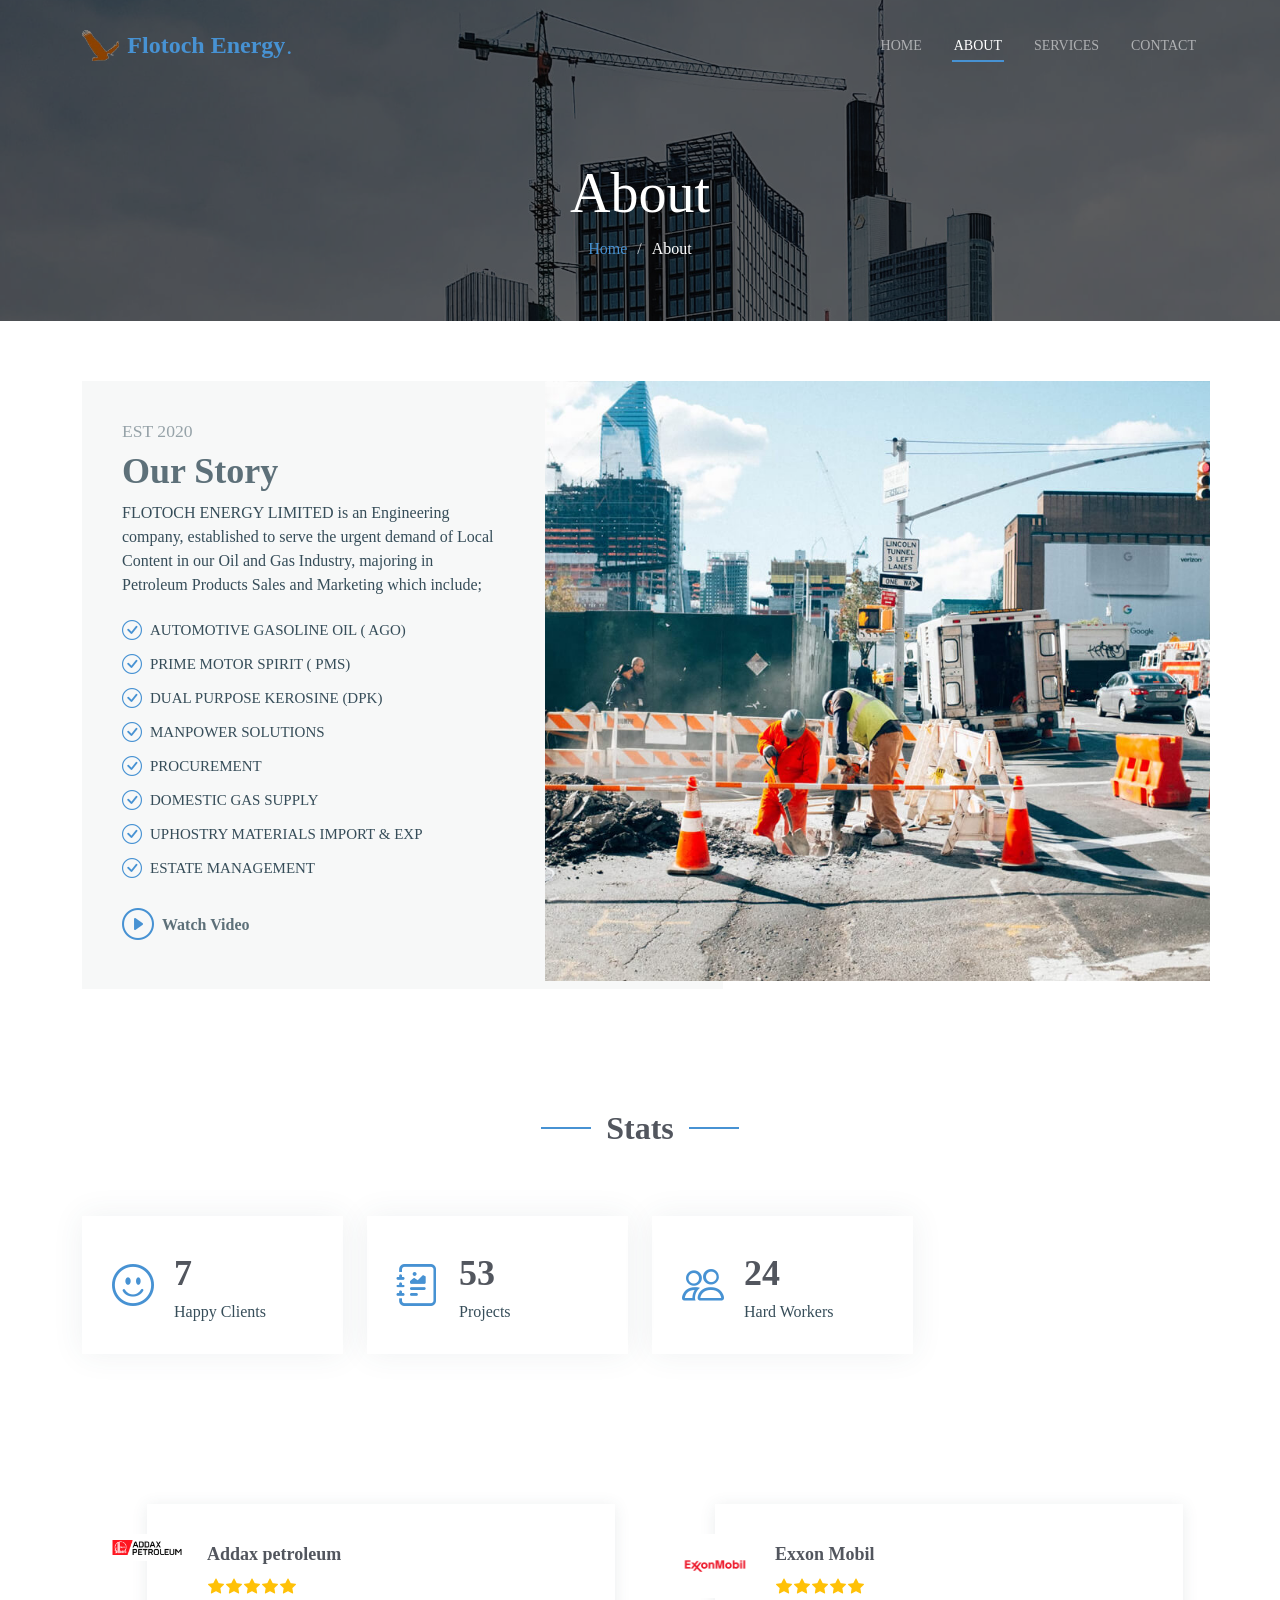
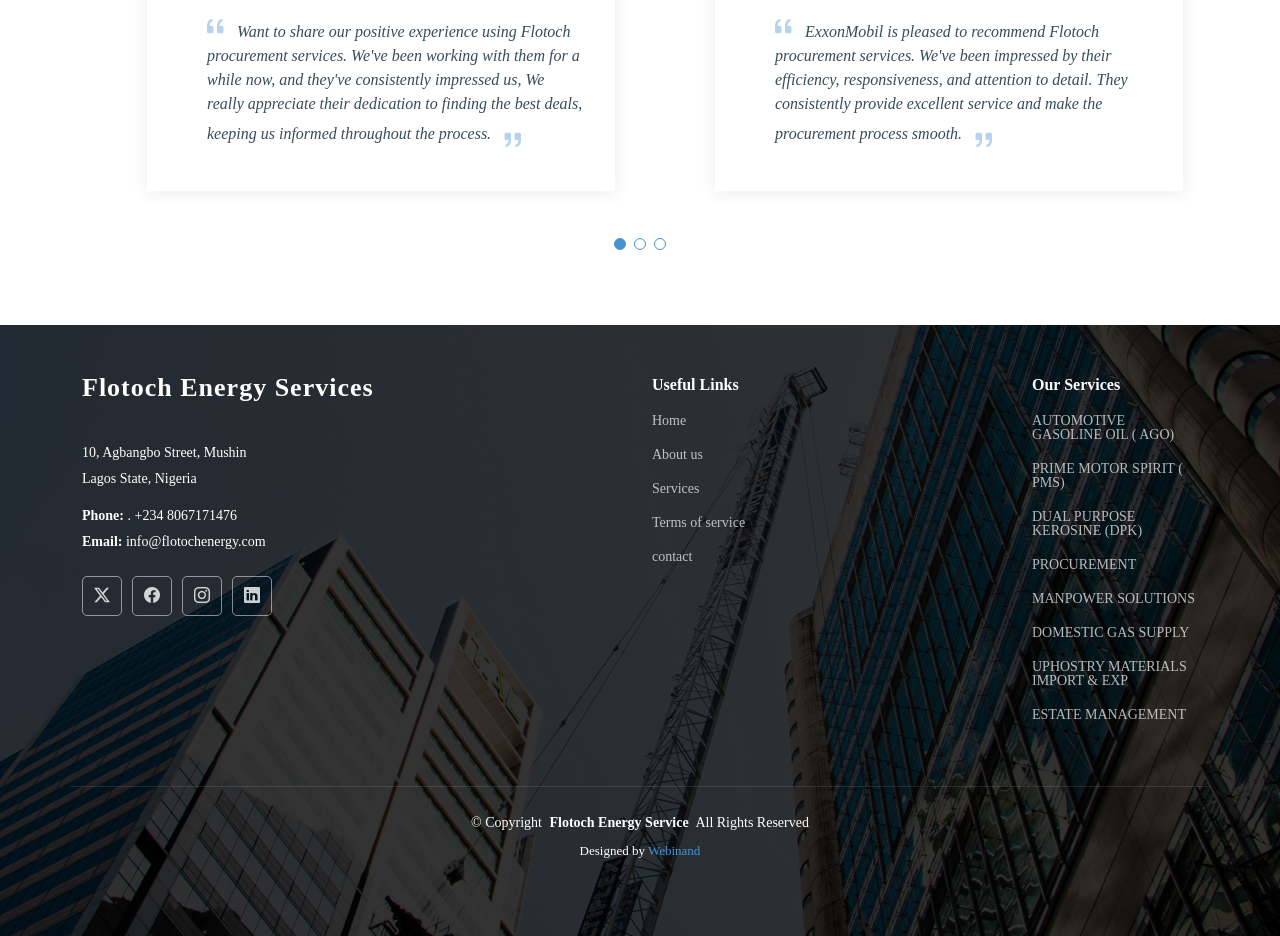
==== commit f5db4bf8: "Update about.html" ====
--- a/about.html
+++ b/about.html
@@ -224,198 +224,6 @@
         </div>
       </section>
       <!-- /Stats Counter Section -->
-
-      <!-- Team Section -->
-      <section id="team" class="team section">
-        <!-- Section Title -->
-        <div class="container section-title" data-aos="fade-up">
-          <h2>Team</h2>
-          <p>
-            Necessitatibus eius consequatur ex aliquid fuga eum quidem sint
-            consectetur velit
-          </p>
-        </div>
-        <!-- End Section Title -->
-
-        <div class="container">
-          <div class="row gy-5">
-            <div
-              class="col-lg-4 col-md-6 member"
-              data-aos="fade-up"
-              data-aos-delay="100"
-            >
-              <div class="member-img">
-                <img
-                  src="assets/img/team/team-1.jpg"
-                  class="img-fluid"
-                  alt=""
-                />
-                <div class="social">
-                  <a href="#"><i class="bi bi-twitter-x"></i></a>
-                  <a href="#"><i class="bi bi-facebook"></i></a>
-                  <a href="#"><i class="bi bi-instagram"></i></a>
-                  <a href="#"><i class="bi bi-linkedin"></i></a>
-                </div>
-              </div>
-              <div class="member-info text-center">
-                <h4>Walter White</h4>
-                <span>Chief Executive Officer</span>
-                <p>
-                  Aliquam iure quaerat voluptatem praesentium possimus unde
-                  laudantium vel dolorum distinctio dire flow
-                </p>
-              </div>
-            </div>
-            <!-- End Team Member -->
-
-            <div
-              class="col-lg-4 col-md-6 member"
-              data-aos="fade-up"
-              data-aos-delay="200"
-            >
-              <div class="member-img">
-                <img
-                  src="assets/img/team/team-2.jpg"
-                  class="img-fluid"
-                  alt=""
-                />
-                <div class="social">
-                  <a href="#"><i class="bi bi-twitter-x"></i></a>
-                  <a href="#"><i class="bi bi-facebook"></i></a>
-                  <a href="#"><i class="bi bi-instagram"></i></a>
-                  <a href="#"><i class="bi bi-linkedin"></i></a>
-                </div>
-              </div>
-              <div class="member-info text-center">
-                <h4>Sarah Jhonson</h4>
-                <span>Product Manager</span>
-                <p>
-                  Labore ipsam sit consequatur exercitationem rerum laboriosam
-                  laudantium aut quod dolores exercitationem ut
-                </p>
-              </div>
-            </div>
-            <!-- End Team Member -->
-
-            <div
-              class="col-lg-4 col-md-6 member"
-              data-aos="fade-up"
-              data-aos-delay="300"
-            >
-              <div class="member-img">
-                <img
-                  src="assets/img/team/team-3.jpg"
-                  class="img-fluid"
-                  alt=""
-                />
-                <div class="social">
-                  <a href="#"><i class="bi bi-twitter-x"></i></a>
-                  <a href="#"><i class="bi bi-facebook"></i></a>
-                  <a href="#"><i class="bi bi-instagram"></i></a>
-                  <a href="#"><i class="bi bi-linkedin"></i></a>
-                </div>
-              </div>
-              <div class="member-info text-center">
-                <h4>William Anderson</h4>
-                <span>CTO</span>
-                <p>
-                  Illum minima ea autem doloremque ipsum quidem quas aspernatur
-                  modi ut praesentium vel tque sed facilis at qui
-                </p>
-              </div>
-            </div>
-            <!-- End Team Member -->
-
-            <div
-              class="col-lg-4 col-md-6 member"
-              data-aos="fade-up"
-              data-aos-delay="400"
-            >
-              <div class="member-img">
-                <img
-                  src="assets/img/team/team-4.jpg"
-                  class="img-fluid"
-                  alt=""
-                />
-                <div class="social">
-                  <a href="#"><i class="bi bi-twitter-x"></i></a>
-                  <a href="#"><i class="bi bi-facebook"></i></a>
-                  <a href="#"><i class="bi bi-instagram"></i></a>
-                  <a href="#"><i class="bi bi-linkedin"></i></a>
-                </div>
-              </div>
-              <div class="member-info text-center">
-                <h4>Amanda Jepson</h4>
-                <span>Accountant</span>
-                <p>
-                  Magni voluptatem accusamus assumenda cum nisi aut qui dolorem
-                  voluptate sed et veniam quasi quam consectetur
-                </p>
-              </div>
-            </div>
-            <!-- End Team Member -->
-
-            <div
-              class="col-lg-4 col-md-6 member"
-              data-aos="fade-up"
-              data-aos-delay="500"
-            >
-              <div class="member-img">
-                <img
-                  src="assets/img/team/team-5.jpg"
-                  class="img-fluid"
-                  alt=""
-                />
-                <div class="social">
-                  <a href="#"><i class="bi bi-twitter-x"></i></a>
-                  <a href="#"><i class="bi bi-facebook"></i></a>
-                  <a href="#"><i class="bi bi-instagram"></i></a>
-                  <a href="#"><i class="bi bi-linkedin"></i></a>
-                </div>
-              </div>
-              <div class="member-info text-center">
-                <h4>Brian Doe</h4>
-                <span>Marketing</span>
-                <p>
-                  Qui consequuntur quos accusamus magnam quo est molestiae eius
-                  laboriosam sunt doloribus quia impedit laborum velit
-                </p>
-              </div>
-            </div>
-            <!-- End Team Member -->
-
-            <div
-              class="col-lg-4 col-md-6 member"
-              data-aos="fade-up"
-              data-aos-delay="600"
-            >
-              <div class="member-img">
-                <img
-                  src="assets/img/team/team-6.jpg"
-                  class="img-fluid"
-                  alt=""
-                />
-                <div class="social">
-                  <a href="#"><i class="bi bi-twitter-x"></i></a>
-                  <a href="#"><i class="bi bi-facebook"></i></a>
-                  <a href="#"><i class="bi bi-instagram"></i></a>
-                  <a href="#"><i class="bi bi-linkedin"></i></a>
-                </div>
-              </div>
-              <div class="member-info text-center">
-                <h4>Josepha Palas</h4>
-                <span>Operation</span>
-                <p>
-                  Sint sint eveniet explicabo amet consequatur nesciunt error
-                  enim rerum earum et omnis fugit eligendi cupiditate vel
-                </p>
-              </div>
-            </div>
-            <!-- End Team Member -->
-          </div>
-        </div>
-      </section>
-      <!-- /Team Section -->
 
       <!-- Testimonials Section -->
       <section id="testimonials" class="testimonials section">
